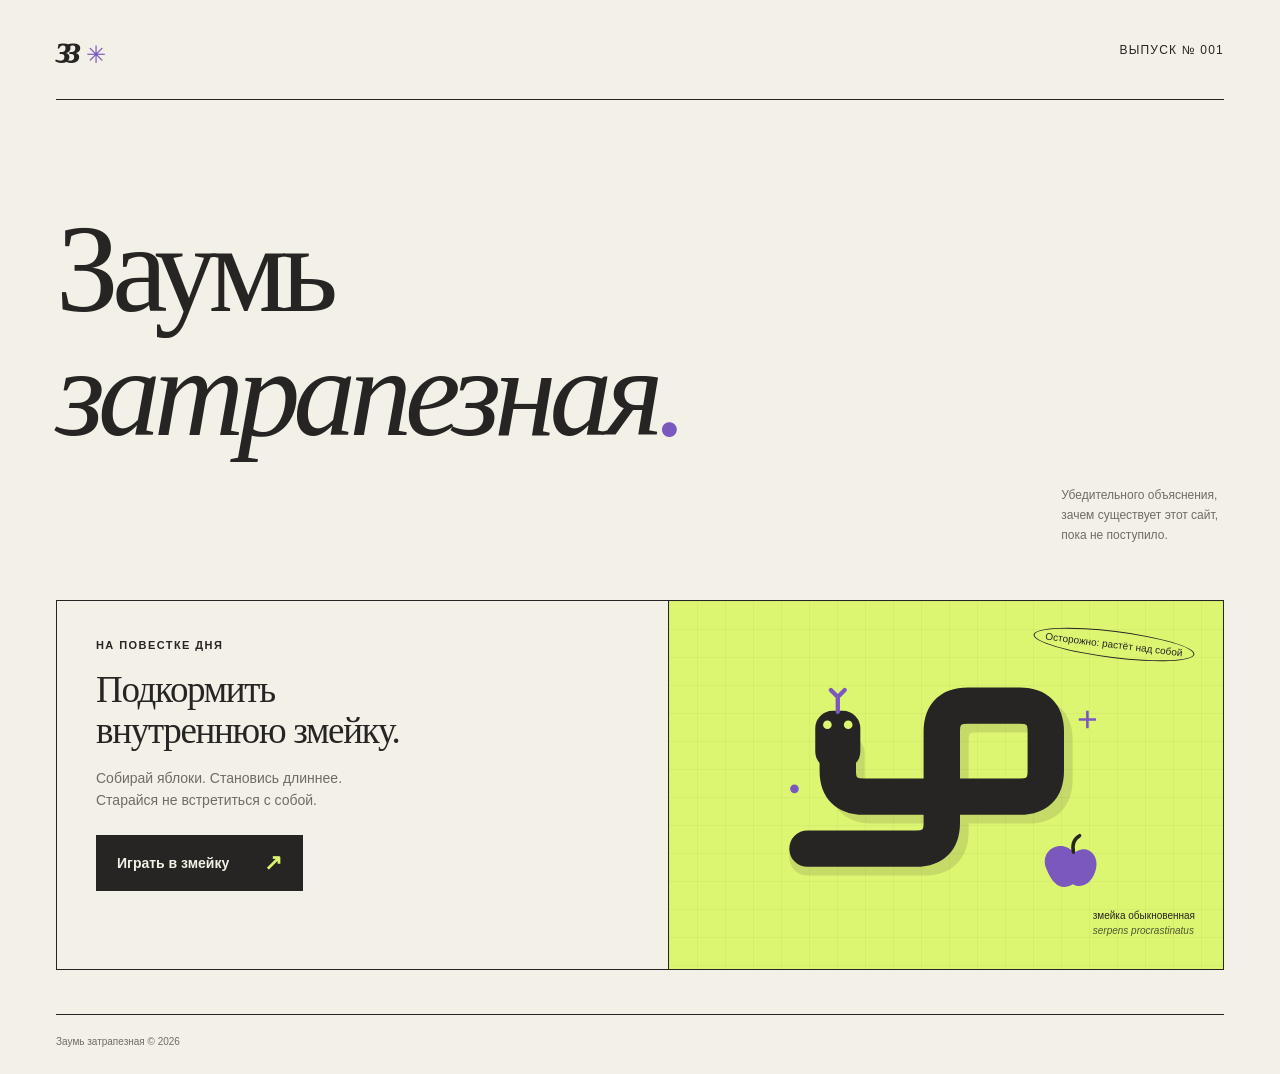
==== index.html @ 06e038b8 "Remove requested captions from the homepage" ====
<!doctype html>
<html lang="ru">
<head>
  <meta charset="utf-8">
  <meta name="viewport" content="width=device-width, initial-scale=1">
  <meta name="theme-color" content="#f3f0e7">
  <meta name="description" content="Заумь затрапезная. Место для прекрасной ерунды и одной очень голодной змейки.">
  <title>Заумь затрапезная</title>
  <link rel="icon" href="favicon.svg" type="image/svg+xml">
  <link rel="stylesheet" href="style.css">
  <script src="script.js" defer></script>
</head>
<body>
  <div class="page">
    <header class="masthead">
      <a class="wordmark" href="./" aria-label="Заумь затрапезная — главная">зз<span>✳</span></a>
      <span class="edition">Выпуск № 001</span>
    </header>

    <main>
      <section class="hero" aria-labelledby="site-title">
        <h1 id="site-title">Заумь<br><span class="title-second">затрапезная<span class="title-dot">.</span></span></h1>
        <div class="hero-bottom">
          <p class="aside-note">Убедительного объяснения,<br>зачем существует этот сайт,<br>пока не поступило.</p>
        </div>
      </section>

      <section class="game-card" aria-labelledby="game-card-title">
        <div class="game-copy">
          <span class="eyebrow">На повестке дня</span>
          <h2 id="game-card-title">Подкормить<br>внутреннюю змейку.</h2>
          <p>Собирай яблоки. Становись длиннее.<br>Старайся не встретиться с собой.</p>
          <button class="play-button" id="open-game" type="button" aria-haspopup="dialog">
            Играть в змейку <span aria-hidden="true">↗</span>
          </button>
        </div>
        <div class="snake-art" aria-hidden="true">
          <span class="art-caption">Осторожно: растёт над собой</span>
          <svg class="snake-illustration" viewBox="0 0 440 300" fill="none">
            <path class="snake-shadow" d="M60 230H195Q225 230 225 200V95Q225 65 255 65H315Q345 65 345 95V140Q345 170 315 170H135Q105 170 105 140V110"/>
            <path class="snake-body" d="M60 220H185Q215 220 215 190V85Q215 55 245 55H305Q335 55 335 85V130Q335 160 305 160H125Q95 160 95 130V100"/>
            <rect x="69" y="61" width="52" height="67" rx="20" fill="#272424"/>
            <circle cx="83" cy="77" r="5" fill="#ddf672"/><circle cx="107" cy="77" r="5" fill="#ddf672"/>
            <path d="M95 62V45M95 45L87 37M95 45L103 37" stroke="#7a58bd" stroke-width="5" stroke-linecap="round"/>
            <path d="M368 225C354 207 326 221 336 244C344 264 355 268 366 261C379 268 390 257 393 243C397 225 380 214 368 225Z" fill="#7a58bd"/>
            <path d="M367 224Q364 211 374 205" stroke="#272424" stroke-width="4" stroke-linecap="round"/>
            <path d="M383 61V81M373 71H393" stroke="#7a58bd" stroke-width="3"/>
            <circle cx="45" cy="151" r="5" fill="#7a58bd"/>
          </svg>
          <span class="art-label">змейка обыкновенная<br><i>serpens procrastinatus</i></span>
        </div>
      </section>
    </main>

    <footer class="footer">
      <span>Заумь затрапезная © <span id="year">2026</span></span>
    </footer>
  </div>

  <dialog id="game-dialog" aria-labelledby="game-title" aria-describedby="game-instructions">
    <div class="game-shell">
      <header class="game-header">
        <div><span class="eyebrow">Перерыв на важное</span><h2 id="game-title">Змейка затрапезная</h2></div>
        <button class="icon-button" id="close-game" type="button" aria-label="Закрыть игру">×</button>
      </header>
      <div class="scorebar">
        <div>Яблоки <output id="score" aria-live="polite">0</output></div>
        <div>Рекорд <output id="best-score">0</output></div>
        <span id="game-status" role="status">Приятного аппетита!</span>
      </div>
      <div class="board-wrap">
        <canvas id="board" width="576" height="576" tabindex="0" aria-label="Игровое поле змейки" aria-describedby="game-instructions">Для игры нужен браузер с поддержкой Canvas.</canvas>
        <div class="board-overlay" id="board-overlay" hidden>
          <span class="overlay-symbol" aria-hidden="true">✳</span>
          <h3 id="overlay-title">Пауза</h3>
          <p id="overlay-message">Яблоко никуда не убежит.</p>
          <button class="play-button" id="overlay-action" type="button">Продолжить <span aria-hidden="true">↗</span></button>
        </div>
      </div>
      <div class="game-actions">
        <button class="secondary-button" id="pause-game" type="button">Пауза</button>
        <button class="secondary-button" id="restart-game" type="button">Заново ↻</button>
      </div>
      <p id="game-instructions" class="instructions">Стрелки или WASD — движение · Пробел — пауза · Esc — закрыть.<br>На телефоне — свайпы по полю или кнопки ниже.</p>
      <div class="direction-pad" role="group" aria-label="Управление змейкой">
        <button type="button" data-direction="up" aria-label="Вверх">↑</button>
        <button type="button" data-direction="left" aria-label="Влево">←</button>
        <button type="button" data-direction="down" aria-label="Вниз">↓</button>
        <button type="button" data-direction="right" aria-label="Вправо">→</button>
      </div>
    </div>
  </dialog>
</body>
</html>
---- style.css ----
:root {
  color-scheme: light;
  --paper: #f3f0e7;
  --ink: #272424;
  --muted: #706c65;
  --line: #d3cfc4;
  --green: #ddf672;
  --purple: #7a58bd;
  font-family: "Segoe UI", Arial, sans-serif;
  color: var(--ink);
  background: var(--paper);
}

* { box-sizing: border-box; }
body { margin: 0; }
body:has(dialog[open]) { overflow: hidden; }
button, a { -webkit-tap-highlight-color: transparent; }
button { font: inherit; cursor: pointer; }
button:focus-visible, a:focus-visible, canvas:focus-visible { outline: 3px solid var(--purple); outline-offset: 5px; }
button:disabled { cursor: default; opacity: .45; }
::selection { background: var(--green); color: var(--ink); }
[hidden] { display: none !important; }
.page { max-width: 1320px; margin: 0 auto; padding: 0 56px; }
.masthead { display: flex; align-items: center; gap: 27px; min-height: 100px; border-bottom: 1px solid var(--ink); }
.wordmark { color: var(--ink); text-decoration: none; font: italic bold 39px Georgia, serif; letter-spacing: -5px; }
.wordmark span { color: var(--purple); font: 24px "Segoe UI", sans-serif; margin-left: 10px; }
.edition { font-size: 12px; }
.edition { margin-left: auto; text-transform: uppercase; letter-spacing: .1em; }
.hero { padding: 61px 0 43px; }
.eyebrow { display: block; font-size: 11px; line-height: 1.5; font-weight: 600; letter-spacing: .13em; text-transform: uppercase; }
h1 { margin: 27px 0 31px; font: normal clamp(66px, 9.8vw, 128px)/.99 Georgia, "Times New Roman", serif; letter-spacing: -.055em; }
.title-second { font-style: italic; }
.title-dot { color: var(--purple); }
.hero-bottom { display: flex; align-items: flex-end; justify-content: flex-end; gap: 20px; }
.aside-note { margin: 0 6px 0 0; color: var(--muted); font-size: 12px; line-height: 1.65; }
.game-card { display: grid; grid-template-columns: 1.1fr 1fr; border: 1px solid var(--ink); margin: 0 0 44px; min-height: 370px; }
.game-copy { padding: 36px 39px; }
.game-copy h2 { margin: 17px 0 15px; font: normal 37px/1.1 Georgia, serif; letter-spacing: -.035em; }
.game-copy p { margin: 0 0 24px; color: var(--muted); font-size: 14px; line-height: 1.6; }
.play-button { display: inline-flex; justify-content: space-between; align-items: center; gap: 35px; border: 1px solid var(--ink); background: var(--ink); color: var(--paper); padding: 16px 20px; font-size: 14px; font-weight: 600; transition: background .18s, transform .18s; }
.play-button span { color: var(--green); font-size: 22px; line-height: 1; }
.play-button:hover { background: #46403e; transform: translateY(-2px); }
.play-button:active { transform: translateY(0); }
.snake-art { display: flex; flex-direction: column; justify-content: center; position: relative; overflow: hidden; min-width: 0; padding: 28px; background-color: var(--green); background-image: linear-gradient(#2724240a 1px, transparent 1px), linear-gradient(90deg, #2724240a 1px, transparent 1px); background-size: 28px 28px; border-left: 1px solid var(--ink); }
.art-caption { align-self: flex-end; padding: 7px 11px; border: 1px solid var(--ink); border-radius: 100%; font-size: 10px; transform: rotate(7deg); }
.snake-illustration { width: 100%; max-height: 260px; overflow: visible; }
.snake-body, .snake-shadow { stroke: var(--ink); stroke-width: 42px; stroke-linecap: round; stroke-linejoin: round; }
.snake-shadow { opacity: .13; }
.art-label { align-self: flex-end; margin-top: -10px; font-size: 10px; line-height: 1.5; }
.art-label i { color: #4e5734; }
.footer { display: flex; justify-content: space-between; gap: 20px; padding: 21px 0 27px; border-top: 1px solid var(--ink); font-size: 10px; color: var(--muted); }

dialog { width: min(100% - 32px, 620px); max-height: calc(100dvh - 32px); margin: auto; padding: 0; border: 1px solid var(--ink); color: var(--ink); background: var(--paper); box-shadow: 12px 12px 0 #27242430; overscroll-behavior: contain; }
dialog::backdrop { background: #272424b8; backdrop-filter: blur(5px); }
.game-shell { padding: 24px; }
.game-header { display: flex; justify-content: space-between; align-items: center; gap: 12px; }
.game-header .eyebrow { color: var(--muted); font-size: 9px; }
.game-header h2 { margin: 5px 0 0; font: normal 28px/1.1 Georgia, serif; letter-spacing: -.04em; }
.icon-button { flex: 0 0 38px; width: 38px; height: 38px; border: 1px solid var(--line); background: transparent; font-size: 28px; line-height: 1; color: var(--ink); }
.icon-button:hover { background: var(--green); border-color: var(--ink); }
.scorebar { display: flex; flex-wrap: wrap; align-items: center; gap: 10px 24px; padding: 18px 0 13px; font-size: 11px; }
.scorebar output { margin-left: 5px; font-size: 20px; font-weight: 700; font-variant-numeric: tabular-nums; }
#game-status { margin-left: auto; font-size: 10px; color: var(--muted); }
.board-wrap { position: relative; width: min(100%, 49dvh); margin: 0 auto; border: 1px solid var(--ink); background: var(--green); }
canvas { display: block; width: 100%; height: auto; aspect-ratio: 1; touch-action: none; }
.board-overlay { position: absolute; inset: 0; display: flex; flex-direction: column; align-items: center; justify-content: center; text-align: center; padding: 15px; background: #f3f0e7ed; }
.overlay-symbol { color: var(--purple); font-size: 40px; }
.board-overlay h3 { margin: 6px 0 8px; font: normal 32px/1.1 Georgia, serif; }
.board-overlay p { margin: 0 0 19px; font-size: 13px; line-height: 1.5; }
.board-overlay .play-button { padding: 12px 17px; }
.game-actions { display: flex; gap: 10px; margin: 14px 0 12px; }
.secondary-button { border: 1px solid var(--ink); background: transparent; padding: 9px 15px; font-size: 12px; color: var(--ink); }
.secondary-button:hover:not(:disabled) { background: var(--green); }
.instructions { margin: 0; color: var(--muted); font-size: 10px; line-height: 1.7; }
.direction-pad { display: grid; grid-template-columns: repeat(3, 42px); grid-template-rows: repeat(2, 38px); gap: 4px; justify-content: center; margin-top: 12px; }
.direction-pad button { border: 1px solid var(--ink); background: var(--paper); color: var(--ink); font-size: 21px; touch-action: manipulation; }
.direction-pad button:hover, .direction-pad button:active { background: var(--green); }
.direction-pad [data-direction="up"] { grid-column: 2; }
.direction-pad [data-direction="left"] { grid-column: 1; grid-row: 2; }
.direction-pad [data-direction="down"] { grid-column: 2; grid-row: 2; }
.direction-pad [data-direction="right"] { grid-column: 3; grid-row: 2; }

@media (min-width: 800px) and (min-height: 900px) { .hero { padding-top: 80px; padding-bottom: 54px; } }
@media (max-width: 700px) {
  .page { padding: 0 23px; }
  .masthead { min-height: 78px; gap: 18px; }
  .edition { font-size: 9px; }
  .hero { padding: 42px 0 32px; }
  h1 { font-size: clamp(48px, 11vw, 78px); margin: 25px 0 28px; }
  .aside-note { font-size: 10px; }
  .game-card { grid-template-columns: 1fr; margin-bottom: 30px; }
  .game-copy { padding: 29px; }
  .game-copy h2 { font-size: 34px; }
  .snake-art { border-left: 0; border-top: 1px solid var(--ink); padding: 20px 28px; }
  .snake-illustration { max-height: 230px; }
  .footer { font-size: 9px; line-height: 1.7; }
}
@media (max-width: 390px) {
  .page { padding: 0 17px; }
  .edition { display: none; }
  .hero-bottom { align-items: flex-start; }
  .aside-note { max-width: 125px; }
  .game-copy { padding: 24px; }
  .game-header h2 { font-size: 24px; }
}
@media (max-height: 740px) {
  .game-shell { padding: 16px; }
  .scorebar { padding: 10px 0; }
  .board-wrap { width: min(100%, 44dvh); }
  .game-actions { margin: 10px 0; }
}
@media (prefers-reduced-motion: reduce) { *, *::before, *::after { transition: none !important; scroll-behavior: auto !important; } }
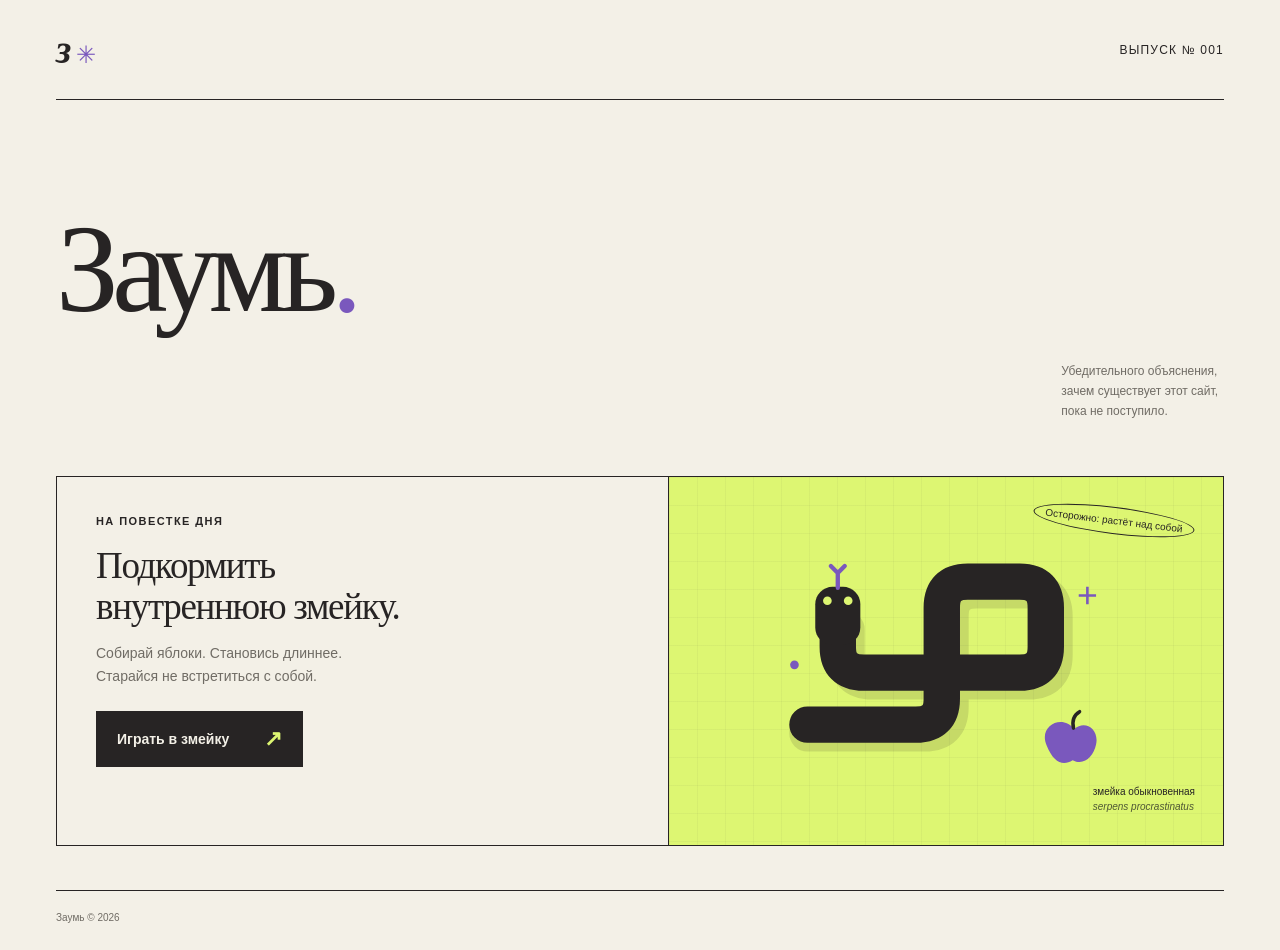
==== commit aecd2ee5: "Rename website to Zaum" ====
--- a/index.html
+++ b/index.html
@@ -4,8 +4,8 @@
   <meta charset="utf-8">
   <meta name="viewport" content="width=device-width, initial-scale=1">
   <meta name="theme-color" content="#f3f0e7">
-  <meta name="description" content="Заумь затрапезная. Место для прекрасной ерунды и одной очень голодной змейки.">
-  <title>Заумь затрапезная</title>
+  <meta name="description" content="Заумь. Место для прекрасной ерунды и одной очень голодной змейки.">
+  <title>Заумь</title>
   <link rel="icon" href="favicon.svg" type="image/svg+xml">
   <link rel="stylesheet" href="style.css">
   <script src="script.js" defer></script>
@@ -13,13 +13,13 @@
 <body>
   <div class="page">
     <header class="masthead">
-      <a class="wordmark" href="./" aria-label="Заумь затрапезная — главная">зз<span>✳</span></a>
+      <a class="wordmark" href="./" aria-label="Заумь — главная">з<span>✳</span></a>
       <span class="edition">Выпуск № 001</span>
     </header>
 
     <main>
       <section class="hero" aria-labelledby="site-title">
-        <h1 id="site-title">Заумь<br><span class="title-second">затрапезная<span class="title-dot">.</span></span></h1>
+        <h1 id="site-title">Заумь<span class="title-dot">.</span></h1>
         <div class="hero-bottom">
           <p class="aside-note">Убедительного объяснения,<br>зачем существует этот сайт,<br>пока не поступило.</p>
         </div>
@@ -53,14 +53,14 @@
     </main>
 
     <footer class="footer">
-      <span>Заумь затрапезная © <span id="year">2026</span></span>
+      <span>Заумь © <span id="year">2026</span></span>
     </footer>
   </div>
 
   <dialog id="game-dialog" aria-labelledby="game-title" aria-describedby="game-instructions">
     <div class="game-shell">
       <header class="game-header">
-        <div><span class="eyebrow">Перерыв на важное</span><h2 id="game-title">Змейка затрапезная</h2></div>
+        <div><span class="eyebrow">Перерыв на важное</span><h2 id="game-title">Змейка</h2></div>
         <button class="icon-button" id="close-game" type="button" aria-label="Закрыть игру">×</button>
       </header>
       <div class="scorebar">
--- a/style.css
+++ b/style.css
@@ -29,7 +29,6 @@
 .hero { padding: 61px 0 43px; }
 .eyebrow { display: block; font-size: 11px; line-height: 1.5; font-weight: 600; letter-spacing: .13em; text-transform: uppercase; }
 h1 { margin: 27px 0 31px; font: normal clamp(66px, 9.8vw, 128px)/.99 Georgia, "Times New Roman", serif; letter-spacing: -.055em; }
-.title-second { font-style: italic; }
 .title-dot { color: var(--purple); }
 .hero-bottom { display: flex; align-items: flex-end; justify-content: flex-end; gap: 20px; }
 .aside-note { margin: 0 6px 0 0; color: var(--muted); font-size: 12px; line-height: 1.65; }
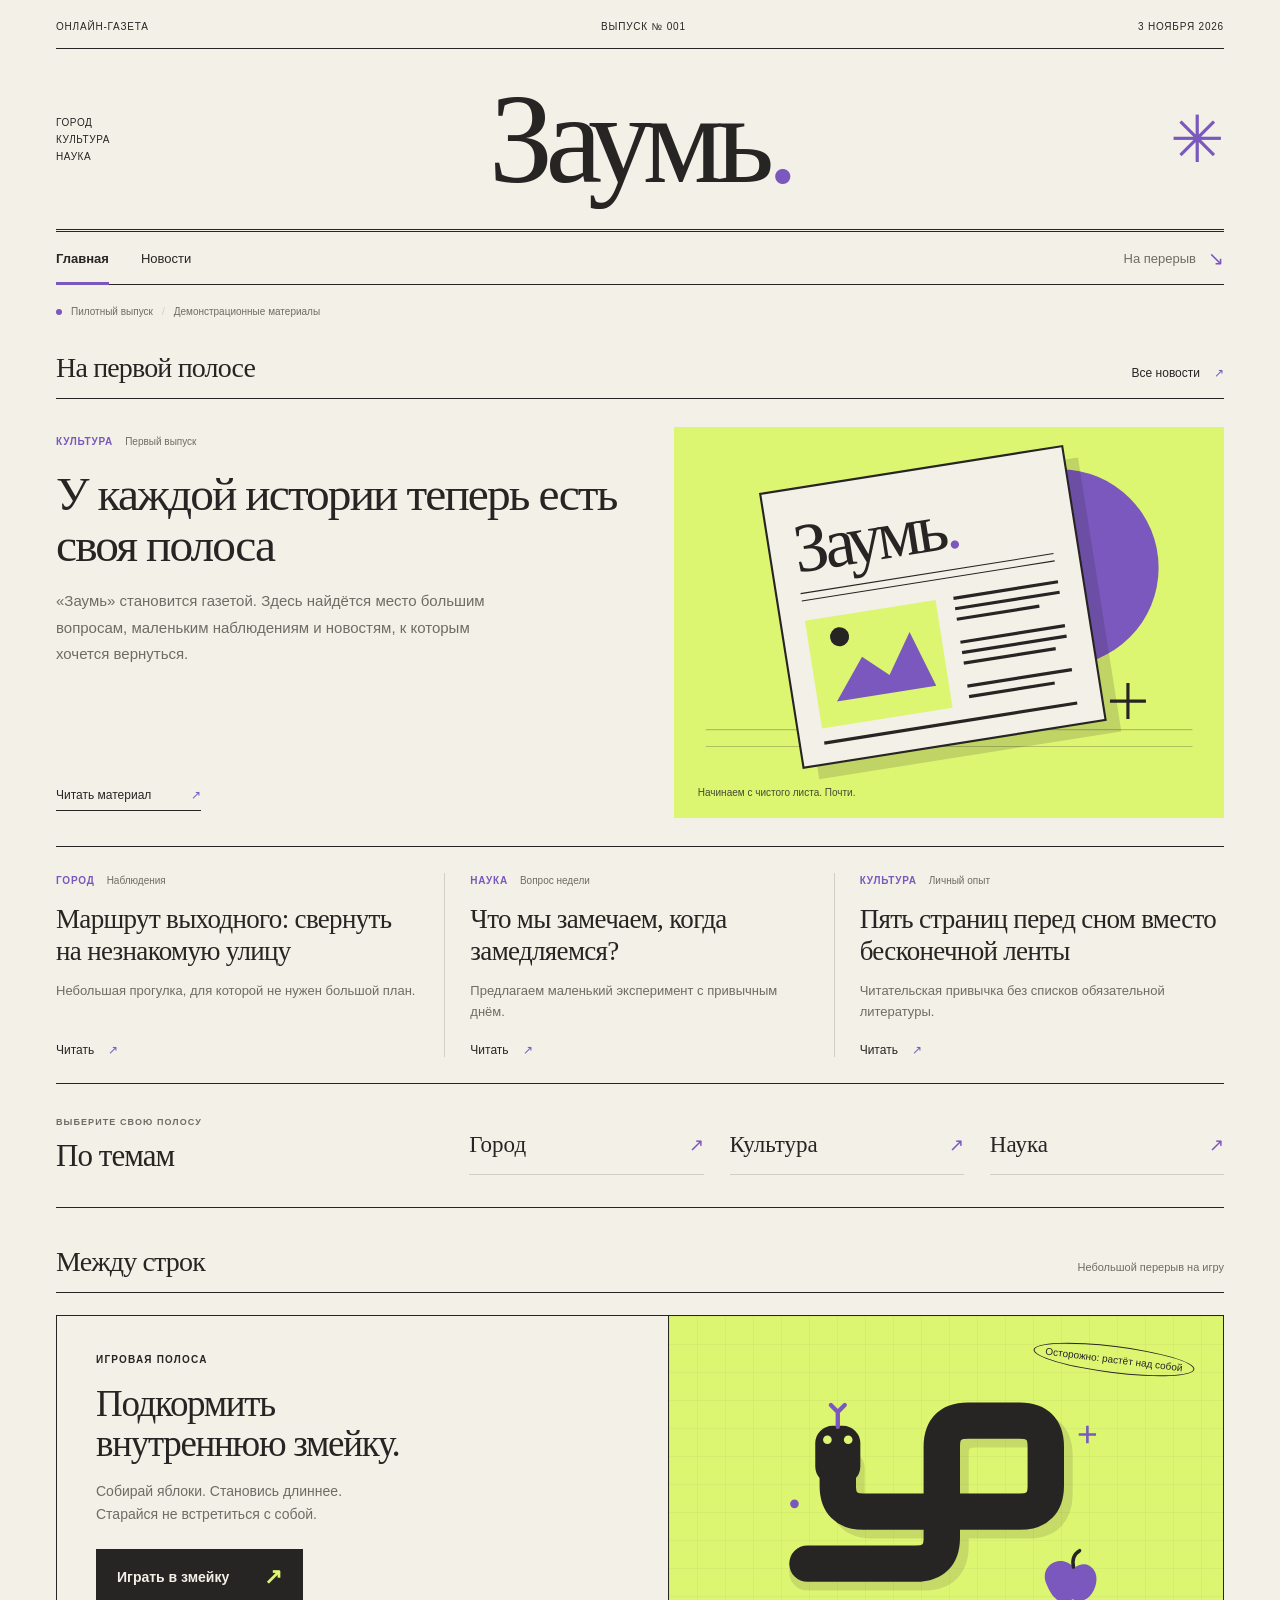
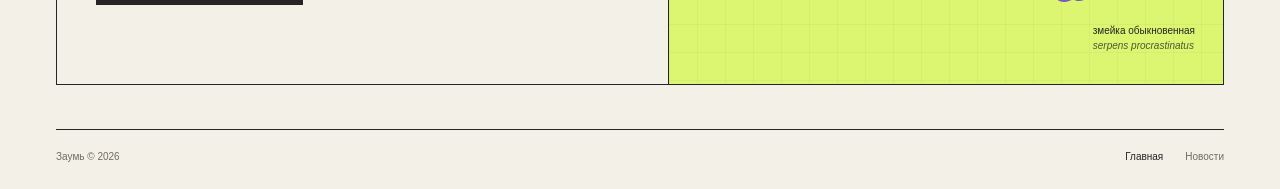
==== commit ba32da0c: "Turn Zaum into a two-page online newspaper" ====
--- a/index.html
+++ b/index.html
@@ -4,30 +4,78 @@
   <meta charset="utf-8">
   <meta name="viewport" content="width=device-width, initial-scale=1">
   <meta name="theme-color" content="#f3f0e7">
-  <meta name="description" content="Заумь. Место для прекрасной ерунды и одной очень голодной змейки.">
-  <title>Заумь</title>
+  <meta name="description" content="Заумь — онлайн-газета. Главные материалы, город, культура и наука. И змейка на перерыв.">
+  <title>Заумь — онлайн-газета</title>
   <link rel="icon" href="favicon.svg" type="image/svg+xml">
   <link rel="stylesheet" href="style.css">
+  <script src="site.js" defer></script>
   <script src="script.js" defer></script>
 </head>
 <body>
+  <a class="skip-link" href="#main">К содержанию</a>
   <div class="page">
-    <header class="masthead">
-      <a class="wordmark" href="./" aria-label="Заумь — главная">з<span>✳</span></a>
-      <span class="edition">Выпуск № 001</span>
+    <header class="newspaper-header">
+      <div class="edition-line"><span>Онлайн-газета</span><span>Выпуск № 001</span><time datetime="2026-11-03">3 ноября 2026</time></div>
+      <div class="nameplate-row">
+        <span class="header-side">Город<br>Культура<br>Наука</span>
+        <h1 class="nameplate"><a href="index.html" aria-label="Заумь — главная">Заумь<span>.</span></a></h1>
+        <span class="header-symbol" aria-hidden="true">✳</span>
+      </div>
+      <nav class="main-nav" aria-label="Основная навигация">
+        <div class="nav-pages"><a href="index.html" aria-current="page">Главная</a><a href="news.html">Новости</a></div>
+        <a class="nav-game" href="#game-card">На перерыв <span aria-hidden="true">↘</span></a>
+      </nav>
     </header>
 
-    <main>
-      <section class="hero" aria-labelledby="site-title">
-        <h1 id="site-title">Заумь<span class="title-dot">.</span></h1>
-        <div class="hero-bottom">
-          <p class="aside-note">Убедительного объяснения,<br>зачем существует этот сайт,<br>пока не поступило.</p>
+    <main id="main">
+      <div class="issue-note"><span class="issue-marker" aria-hidden="true"></span> Пилотный выпуск <span class="note-separator" aria-hidden="true">/</span> <span>Демонстрационные материалы</span></div>
+
+      <section class="front-page" aria-labelledby="front-title">
+        <div class="section-heading"><h2 id="front-title">На первой полосе</h2><a class="text-link" href="news.html">Все новости <span aria-hidden="true">↗</span></a></div>
+        <article class="lead-story">
+          <div class="lead-copy">
+            <div class="article-meta"><a href="news.html?topic=culture">Культура</a><span>Первый выпуск</span></div>
+            <h3><a href="news.html#first-issue">У каждой истории теперь есть своя полоса</a></h3>
+            <p>«Заумь» становится газетой. Здесь найдётся место большим вопросам, маленьким наблюдениям и новостям, к которым хочется вернуться.</p>
+            <a class="read-link" href="news.html#first-issue">Читать материал <span aria-hidden="true">↗</span></a>
+          </div>
+          <figure class="lead-art">
+            <svg viewBox="0 0 520 340" role="img" aria-labelledby="cover-title">
+              <title id="cover-title">Газетный лист «Заумь» на фоне фиолетового солнца</title>
+              <circle cx="365" cy="133" r="93" fill="#7a58bd"/>
+              <path d="M30 286H490M30 302H490" stroke="#272424" stroke-width="1" opacity=".25"/>
+              <g transform="translate(100 39) rotate(-9 145 130)">
+                <path d="M13 13H302V275H13Z" fill="#272424" opacity=".16"/>
+                <path d="M0 0H289V262H0Z" fill="#f3f0e7" stroke="#272424" stroke-width="2"/>
+                <text x="23" y="79" fill="#272424" font-family="Georgia,serif" font-size="66" letter-spacing="-4">Заумь<tspan fill="#7a58bd">.</tspan></text>
+                <path d="M23 99H265M23 106H265" stroke="#272424"/>
+                <path d="M23 125H148V228H23Z" fill="#ddf672"/>
+                <path d="M41 205L71 167L94 188L119 151L136 205Z" fill="#7a58bd"/>
+                <circle cx="53" cy="145" r="9" fill="#272424"/>
+                <path d="M165 126H265M165 136H265M165 146H244M165 168H265M165 178H265M165 188H253M165 210H265M165 220H247M23 242H265" stroke="#272424" stroke-width="3"/>
+              </g>
+              <path d="M429 242V276M412 259H446" stroke="#272424" stroke-width="3"/>
+            </svg>
+            <figcaption>Начинаем с чистого листа. Почти.</figcaption>
+          </figure>
+        </article>
+
+        <div class="headlines-grid">
+          <article class="headline-item"><div class="article-meta"><a href="news.html?topic=city">Город</a><span>Наблюдения</span></div><h3><a href="news.html#new-route">Маршрут выходного: свернуть на незнакомую улицу</a></h3><p>Небольшая прогулка, для которой не нужен большой план.</p><a class="text-link" href="news.html#new-route">Читать <span aria-hidden="true">↗</span></a></article>
+          <article class="headline-item"><div class="article-meta"><a href="news.html?topic=science">Наука</a><span>Вопрос недели</span></div><h3><a href="news.html#slow-noticing">Что мы замечаем, когда замедляемся?</a></h3><p>Предлагаем маленький эксперимент с привычным днём.</p><a class="text-link" href="news.html#slow-noticing">Читать <span aria-hidden="true">↗</span></a></article>
+          <article class="headline-item"><div class="article-meta"><a href="news.html?topic=culture">Культура</a><span>Личный опыт</span></div><h3><a href="news.html#five-pages">Пять страниц перед сном вместо бесконечной ленты</a></h3><p>Читательская привычка без списков обязательной литературы.</p><a class="text-link" href="news.html#five-pages">Читать <span aria-hidden="true">↗</span></a></article>
         </div>
       </section>
 
-      <section class="game-card" aria-labelledby="game-card-title">
+      <section class="rubrics" aria-labelledby="rubrics-title">
+        <div><span class="eyebrow">Выберите свою полосу</span><h2 id="rubrics-title">По темам</h2></div>
+        <div class="rubric-links"><a href="news.html?topic=city">Город <span aria-hidden="true">↗</span></a><a href="news.html?topic=culture">Культура <span aria-hidden="true">↗</span></a><a href="news.html?topic=science">Наука <span aria-hidden="true">↗</span></a></div>
+      </section>
+
+      <div class="section-heading game-section-heading"><h2>Между строк</h2><span class="section-note">Небольшой перерыв на игру</span></div>
+      <section class="game-card" id="game-card" aria-labelledby="game-card-title">
         <div class="game-copy">
-          <span class="eyebrow">На повестке дня</span>
+          <span class="eyebrow">Игровая полоса</span>
           <h2 id="game-card-title">Подкормить<br>внутреннюю змейку.</h2>
           <p>Собирай яблоки. Становись длиннее.<br>Старайся не встретиться с собой.</p>
           <button class="play-button" id="open-game" type="button" aria-haspopup="dialog">
@@ -53,7 +101,8 @@
     </main>
 
     <footer class="footer">
-      <span>Заумь © <span id="year">2026</span></span>
+      <span>Заумь © <span data-year>2026</span></span>
+      <nav aria-label="Навигация в подвале"><a href="index.html" aria-current="page">Главная</a><a href="news.html">Новости</a></nav>
     </footer>
   </div>
 
--- a/style.css
+++ b/style.css
@@ -21,17 +21,60 @@
 ::selection { background: var(--green); color: var(--ink); }
 [hidden] { display: none !important; }
 .page { max-width: 1320px; margin: 0 auto; padding: 0 56px; }
-.masthead { display: flex; align-items: center; gap: 27px; min-height: 100px; border-bottom: 1px solid var(--ink); }
-.wordmark { color: var(--ink); text-decoration: none; font: italic bold 39px Georgia, serif; letter-spacing: -5px; }
-.wordmark span { color: var(--purple); font: 24px "Segoe UI", sans-serif; margin-left: 10px; }
-.edition { font-size: 12px; }
-.edition { margin-left: auto; text-transform: uppercase; letter-spacing: .1em; }
-.hero { padding: 61px 0 43px; }
-.eyebrow { display: block; font-size: 11px; line-height: 1.5; font-weight: 600; letter-spacing: .13em; text-transform: uppercase; }
-h1 { margin: 27px 0 31px; font: normal clamp(66px, 9.8vw, 128px)/.99 Georgia, "Times New Roman", serif; letter-spacing: -.055em; }
-.title-dot { color: var(--purple); }
-.hero-bottom { display: flex; align-items: flex-end; justify-content: flex-end; gap: 20px; }
-.aside-note { margin: 0 6px 0 0; color: var(--muted); font-size: 12px; line-height: 1.65; }
+a { color: inherit; text-underline-offset: 4px; }
+a:hover { color: var(--purple); }
+.skip-link { position: fixed; z-index: 10; top: 10px; left: 10px; padding: 12px 20px; background: var(--ink); color: var(--paper); transform: translateY(-180%); }
+.skip-link:focus { transform: translateY(0); }
+.edition-line { display: flex; justify-content: space-between; gap: 12px; padding: 21px 0 16px; border-bottom: 1px solid var(--ink); font-size: 10px; letter-spacing: .08em; text-transform: uppercase; }
+.nameplate-row { display: grid; grid-template-columns: 1fr auto 1fr; align-items: center; gap: 20px; min-height: 180px; }
+.nameplate { margin: 0; color: var(--ink); font: normal clamp(78px, 10vw, 132px)/1 Georgia, "Times New Roman", serif; letter-spacing: -.06em; text-decoration: none; }
+.nameplate a { text-decoration: none; }
+.nameplate span, .title-dot { color: var(--purple); }
+.header-side { font-size: 10px; line-height: 1.7; letter-spacing: .06em; text-transform: uppercase; }
+.header-symbol { justify-self: end; color: var(--purple); font-size: 65px; line-height: 1; }
+.main-nav { display: flex; justify-content: space-between; align-items: center; gap: 15px; min-height: 56px; border-top: 3px double var(--ink); border-bottom: 1px solid var(--ink); }
+.nav-pages { display: flex; align-self: stretch; gap: 32px; }
+.main-nav a { display: inline-flex; align-items: center; gap: 12px; text-decoration: none; font-size: 13px; }
+.nav-pages a { position: relative; }
+.nav-pages a[aria-current="page"] { font-weight: 700; }
+.nav-pages a[aria-current="page"]::after { content: ""; position: absolute; height: 3px; bottom: -1px; left: 0; right: 0; background: var(--purple); }
+.nav-game { color: var(--muted); }
+.nav-game span { color: var(--purple); font-size: 19px; }
+.issue-note { display: flex; align-items: center; flex-wrap: wrap; gap: 9px; margin: 21px 0 35px; font-size: 10px; color: var(--muted); }
+.issue-marker { width: 6px; height: 6px; background: var(--purple); border-radius: 50%; }
+.note-separator { color: var(--line); }
+.eyebrow { display: block; font-size: 10px; line-height: 1.5; font-weight: 600; letter-spacing: .12em; text-transform: uppercase; }
+.section-heading { display: flex; justify-content: space-between; align-items: baseline; gap: 16px; padding-bottom: 14px; border-bottom: 1px solid var(--ink); }
+.section-heading h2 { margin: 0; font: normal 28px/1.15 Georgia, serif; letter-spacing: -.03em; }
+.text-link { display: inline-flex; align-items: baseline; gap: 14px; font-size: 12px; text-decoration: none; }
+.text-link span, .read-link span { color: var(--purple); }
+.lead-story { display: grid; grid-template-columns: 1.05fr 1fr; gap: 40px; padding: 28px 0; border-bottom: 1px solid var(--ink); }
+.lead-copy { display: flex; flex-direction: column; align-items: flex-start; padding: 7px 0; }
+.article-meta { display: flex; flex-wrap: wrap; align-items: baseline; gap: 12px; font-size: 10px; line-height: 1.5; color: var(--muted); }
+.article-meta a, .topic-label { color: var(--purple); text-decoration: none; font-weight: 600; text-transform: uppercase; letter-spacing: .08em; }
+.article-meta a:hover { text-decoration: underline; }
+.lead-copy h3 { margin: 20px 0 17px; font: normal clamp(35px, 3.7vw, 49px)/1.08 Georgia, serif; letter-spacing: -.04em; }
+.lead-copy h3 a, .headline-item h3 a { text-decoration: none; }
+.lead-copy p { margin: 0 0 26px; max-width: 430px; font-size: 15px; line-height: 1.75; color: var(--muted); }
+.read-link { display: inline-flex; align-items: center; justify-content: space-between; gap: 40px; margin-top: auto; padding: 12px 0 8px; border-bottom: 1px solid var(--ink); font-size: 12px; text-decoration: none; }
+.lead-art { margin: 0; display: flex; flex-direction: column; justify-content: center; min-width: 0; background: var(--green); }
+.lead-art svg { display: block; width: 100%; height: auto; }
+.lead-art figcaption { padding: 0 24px 20px; font-size: 10px; color: #454c32; }
+.headlines-grid { display: grid; grid-template-columns: repeat(3, 1fr); padding: 26px 0; border-bottom: 1px solid var(--ink); }
+.headline-item { display: flex; flex-direction: column; align-items: flex-start; min-width: 0; padding: 0 25px; border-right: 1px solid var(--line); }
+.headline-item:first-child { padding-left: 0; }
+.headline-item:last-child { padding-right: 0; border: 0; }
+.headline-item h3 { margin: 15px 0 12px; font: normal 27px/1.2 Georgia, serif; letter-spacing: -.025em; }
+.headline-item p { margin: 0 0 20px; font-size: 13px; line-height: 1.65; color: var(--muted); }
+.headline-item .text-link { margin-top: auto; }
+.rubrics { display: grid; grid-template-columns: 1fr 2fr; align-items: center; gap: 36px; padding: 32px 0; border-bottom: 1px solid var(--ink); }
+.rubrics h2 { margin: 8px 0 0; font: normal 31px/1.2 Georgia, serif; letter-spacing: -.03em; }
+.rubrics .eyebrow { color: var(--muted); font-size: 9px; }
+.rubric-links { display: flex; gap: 26px; }
+.rubric-links a { flex: 1; display: flex; justify-content: space-between; align-items: center; gap: 12px; padding: 16px 0; border-bottom: 1px solid var(--line); text-decoration: none; font: normal 23px Georgia, serif; }
+.rubric-links span { font: 18px "Segoe UI", sans-serif; color: var(--purple); }
+.game-section-heading { margin: 38px 0 22px; }
+.section-note { color: var(--muted); font-size: 11px; }
 .game-card { display: grid; grid-template-columns: 1.1fr 1fr; border: 1px solid var(--ink); margin: 0 0 44px; min-height: 370px; }
 .game-copy { padding: 36px 39px; }
 .game-copy h2 { margin: 17px 0 15px; font: normal 37px/1.1 Georgia, serif; letter-spacing: -.035em; }
@@ -48,6 +91,45 @@
 .art-label { align-self: flex-end; margin-top: -10px; font-size: 10px; line-height: 1.5; }
 .art-label i { color: #4e5734; }
 .footer { display: flex; justify-content: space-between; gap: 20px; padding: 21px 0 27px; border-top: 1px solid var(--ink); font-size: 10px; color: var(--muted); }
+.footer nav { display: flex; gap: 22px; }
+.footer a { text-decoration: none; }
+.footer a[aria-current] { color: var(--ink); }
+
+.news-heading { padding: 4px 0 28px; }
+.news-heading .eyebrow { color: var(--muted); }
+.news-heading h1 { margin: 15px 0 18px; font: normal clamp(52px, 6vw, 76px)/1 Georgia, serif; letter-spacing: -.05em; }
+.news-heading p { margin: 0; color: var(--muted); font-size: 14px; line-height: 1.6; }
+.news-filters { display: flex; gap: 9px; flex-wrap: wrap; margin-bottom: 33px; }
+.news-filters button { display: flex; align-items: center; gap: 18px; padding: 10px 16px; border: 1px solid var(--line); background: transparent; color: var(--ink); font-size: 12px; }
+.news-filters button span { font-size: 10px; opacity: .7; }
+.news-filters button:hover { border-color: var(--ink); }
+.news-filters button[aria-pressed="true"] { background: var(--ink); border-color: var(--ink); color: var(--paper); }
+.news-filters button[aria-pressed="true"] span { color: var(--green); opacity: 1; }
+.news-layout { display: grid; grid-template-columns: minmax(0, 2.4fr) minmax(0, 1fr); align-items: start; gap: 48px; margin-bottom: 45px; }
+.feed-heading { display: flex; align-items: baseline; justify-content: space-between; gap: 12px; border-top: 1px solid var(--ink); border-bottom: 1px solid var(--line); padding: 18px 0; }
+.feed-heading h2 { margin: 0; font: normal 24px Georgia, serif; letter-spacing: -.025em; }
+#news-count { color: var(--muted); font-size: 10px; }
+.news-article { border-bottom: 1px solid var(--line); scroll-margin-top: 20px; }
+.news-article summary { list-style: none; cursor: pointer; padding: 25px 0; }
+.news-article summary::-webkit-details-marker { display: none; }
+.news-article summary:focus-visible { outline: 3px solid var(--purple); outline-offset: 4px; }
+.news-article summary h3 { margin: 13px 0 12px; max-width: 650px; font: normal 31px/1.18 Georgia, serif; letter-spacing: -.025em; }
+.news-article summary:hover h3 { color: var(--purple); }
+.article-summary { display: block; max-width: 610px; color: var(--muted); font-size: 13px; line-height: 1.7; }
+.article-toggle { display: flex; align-items: baseline; gap: 18px; margin-top: 16px; color: var(--purple); font-size: 11px; }
+.article-toggle span { font-size: 17px; }
+.news-article[open] .article-toggle span { transform: rotate(90deg); }
+.news-article[open] .article-toggle { color: var(--muted); }
+.article-body { max-width: 650px; padding: 0 0 26px; font: normal 18px/1.8 Georgia, serif; }
+.article-body p { margin: 0 0 16px; }
+.article-byline { display: block; margin-top: 24px; color: var(--muted); font: 10px/1.7 "Segoe UI", Arial, sans-serif; }
+.editorial-note { padding: 25px; border: 1px solid var(--ink); background: #e9e4f0; }
+.editorial-note .eyebrow { font-size: 9px; }
+.editorial-asterisk { display: block; margin: 26px 0 20px; color: var(--purple); font-size: 64px; line-height: 1; }
+.editorial-note h2 { margin: 0 0 17px; font: normal 30px/1.15 Georgia, serif; letter-spacing: -.035em; }
+.editorial-note p { margin: 0 0 23px; color: #62576e; font-size: 12px; line-height: 1.8; }
+.aside-break { margin-top: 30px; padding-top: 19px; border-top: 1px solid #c2b6cf; }
+.aside-break a { display: block; margin-top: 10px; font-size: 12px; line-height: 1.8; text-decoration: none; }
 
 dialog { width: min(100% - 32px, 620px); max-height: calc(100dvh - 32px); margin: auto; padding: 0; border: 1px solid var(--ink); color: var(--ink); background: var(--paper); box-shadow: 12px 12px 0 #27242430; overscroll-behavior: contain; }
 dialog::backdrop { background: #272424b8; backdrop-filter: blur(5px); }
@@ -79,26 +161,74 @@
 .direction-pad [data-direction="down"] { grid-column: 2; grid-row: 2; }
 .direction-pad [data-direction="right"] { grid-column: 3; grid-row: 2; }
 
-@media (min-width: 800px) and (min-height: 900px) { .hero { padding-top: 80px; padding-bottom: 54px; } }
+@media (max-width: 1000px) {
+  .page { padding: 0 32px; }
+  .lead-story { gap: 27px; }
+  .headline-item { padding: 0 18px; }
+  .headline-item h3 { font-size: 23px; }
+  .news-layout { gap: 26px; grid-template-columns: minmax(0, 2fr) minmax(0, 1fr); }
+  .editorial-note { padding: 20px; }
+  .editorial-note h2 { font-size: 26px; }
+  .rubrics { gap: 24px; }
+  .rubric-links { gap: 18px; }
+}
 @media (max-width: 700px) {
   .page { padding: 0 23px; }
-  .masthead { min-height: 78px; gap: 18px; }
-  .edition { font-size: 9px; }
-  .hero { padding: 42px 0 32px; }
-  h1 { font-size: clamp(48px, 11vw, 78px); margin: 25px 0 28px; }
-  .aside-note { font-size: 10px; }
+  .edition-line { font-size: 8px; letter-spacing: .025em; padding: 16px 0 13px; }
+  .nameplate-row { min-height: 137px; gap: 12px; }
+  .nameplate { font-size: clamp(68px, 16vw, 96px); }
+  .header-side { font-size: 8px; }
+  .header-symbol { font-size: 37px; }
+  .main-nav { min-height: 51px; }
+  .main-nav a { font-size: 12px; }
+  .nav-pages { gap: 24px; }
+  .issue-note { font-size: 9px; margin: 18px 0 28px; gap: 7px; }
+  .section-heading h2 { font-size: 25px; }
+  .lead-story { grid-template-columns: 1fr; gap: 24px; padding: 22px 0; }
+  .lead-copy h3 { font-size: 38px; max-width: 550px; margin-top: 16px; }
+  .lead-copy p { font-size: 14px; margin-bottom: 18px; }
+  .lead-art svg { max-height: 310px; }
+  .lead-art figcaption { padding-bottom: 16px; }
+  .headlines-grid { grid-template-columns: 1fr; padding: 0; }
+  .headline-item, .headline-item:first-child, .headline-item:last-child { padding: 24px 0; border-right: 0; border-bottom: 1px solid var(--line); }
+  .headline-item:last-child { border-bottom: 0; }
+  .headline-item h3 { max-width: 530px; font-size: 28px; }
+  .headline-item p { margin-bottom: 15px; }
+  .rubrics { grid-template-columns: 1fr; gap: 12px; padding: 26px 0; }
+  .rubrics h2 { font-size: 29px; }
+  .rubric-links { gap: 16px; }
+  .rubric-links a { font-size: 20px; gap: 8px; }
+  .game-section-heading { margin-top: 30px; }
+  .section-note { font-size: 9px; }
   .game-card { grid-template-columns: 1fr; margin-bottom: 30px; }
   .game-copy { padding: 29px; }
   .game-copy h2 { font-size: 34px; }
   .snake-art { border-left: 0; border-top: 1px solid var(--ink); padding: 20px 28px; }
   .snake-illustration { max-height: 230px; }
   .footer { font-size: 9px; line-height: 1.7; }
+  .news-heading { padding-bottom: 24px; }
+  .news-heading h1 { font-size: 57px; }
+  .news-heading p { font-size: 13px; }
+  .news-filters { gap: 8px; margin-bottom: 27px; }
+  .news-filters button { padding: 9px 13px; gap: 12px; }
+  .news-layout { grid-template-columns: 1fr; gap: 30px; }
+  .news-article summary h3 { font-size: 28px; }
+  .article-body { font-size: 17px; }
+  .editorial-note { padding: 25px; }
+  .editorial-note h2 { max-width: 330px; font-size: 30px; }
+  .editorial-asterisk { margin: 22px 0 17px; }
 }
 @media (max-width: 390px) {
   .page { padding: 0 17px; }
-  .edition { display: none; }
-  .hero-bottom { align-items: flex-start; }
-  .aside-note { max-width: 125px; }
+  .header-side { font-size: 7px; }
+  .header-symbol { font-size: 29px; }
+  .nav-pages { gap: 20px; }
+  .main-nav a { font-size: 11px; }
+  .text-link { font-size: 11px; gap: 8px; }
+  .issue-note { column-gap: 6px; }
+  .lead-copy h3 { font-size: 34px; }
+  .rubric-links { gap: 12px; }
+  .rubric-links a { font-size: 18px; }
   .game-copy { padding: 24px; }
   .game-header h2 { font-size: 24px; }
 }
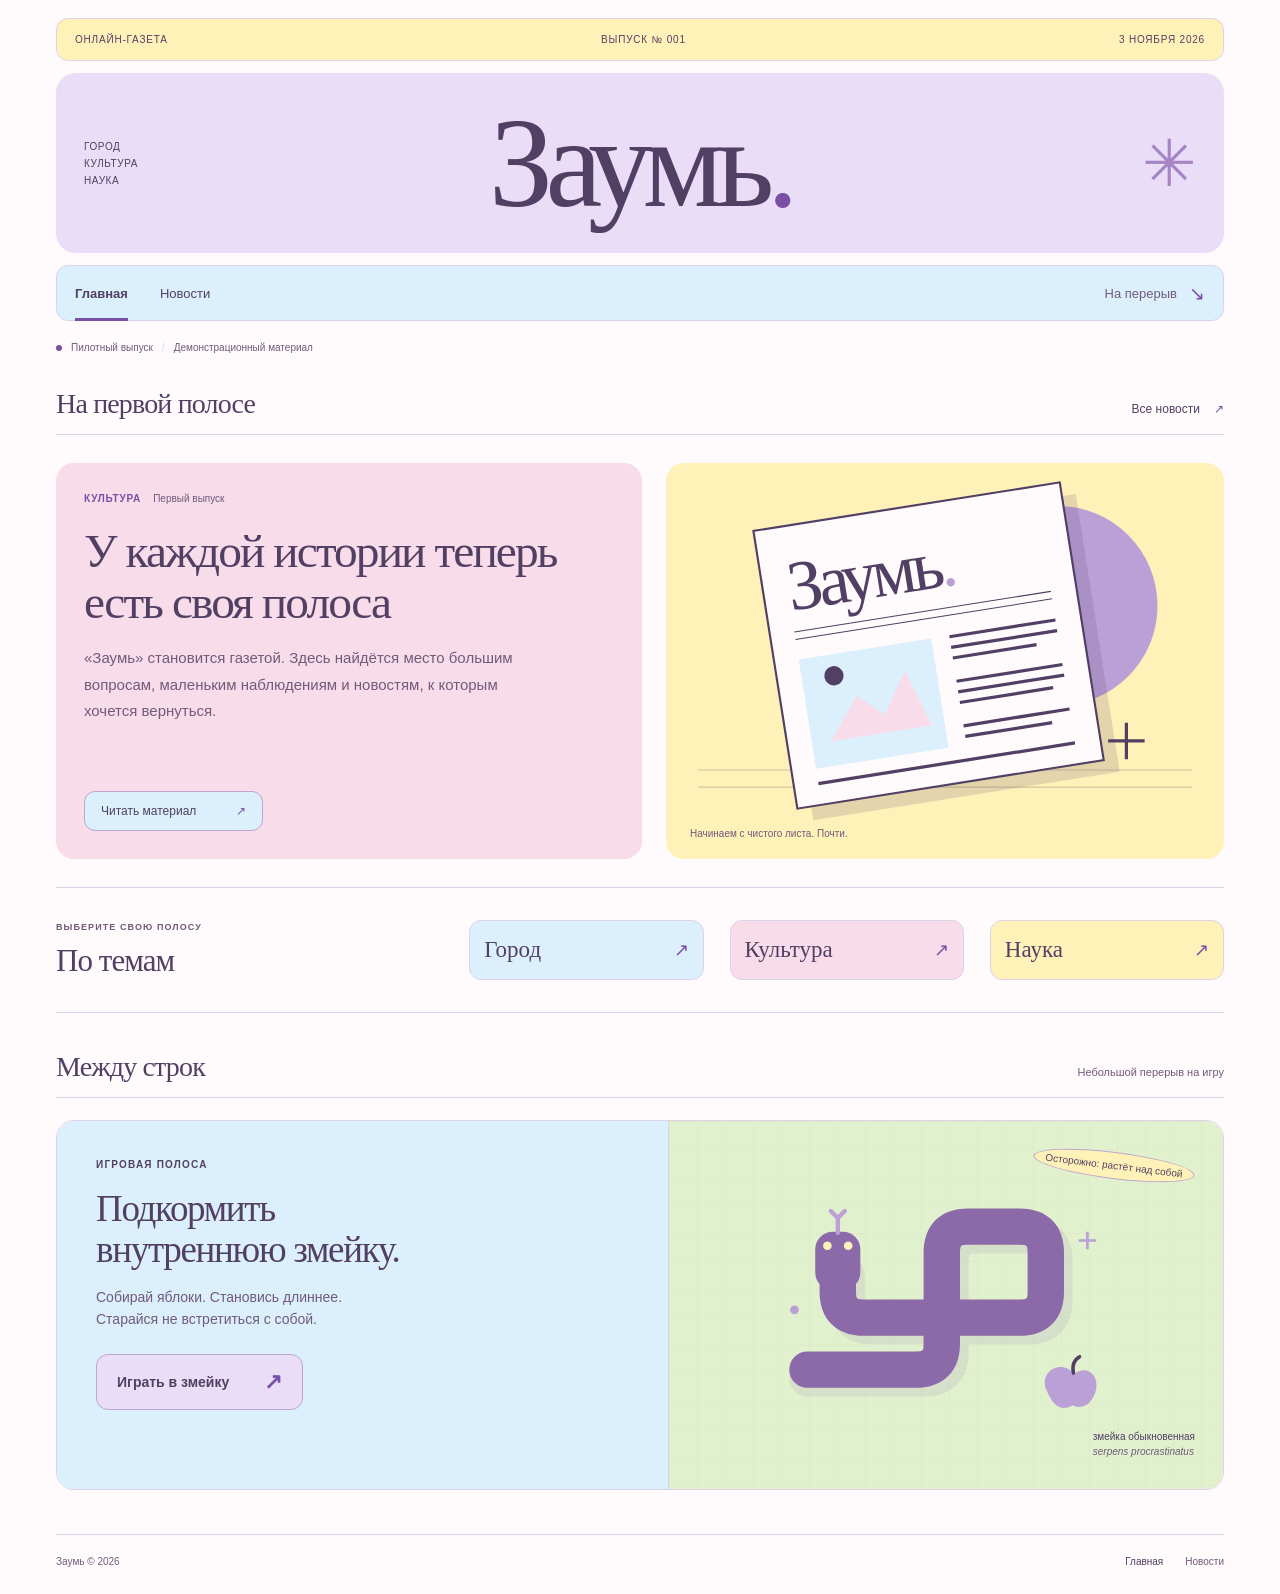
==== commit e5c00a76: "Use a pastel palette and keep only the first issue article" ====
--- a/index.html
+++ b/index.html
@@ -3,7 +3,7 @@
 <head>
   <meta charset="utf-8">
   <meta name="viewport" content="width=device-width, initial-scale=1">
-  <meta name="theme-color" content="#f3f0e7">
+  <meta name="theme-color" content="#fffafc">
   <meta name="description" content="Заумь — онлайн-газета. Главные материалы, город, культура и наука. И змейка на перерыв.">
   <title>Заумь — онлайн-газета</title>
   <link rel="icon" href="favicon.svg" type="image/svg+xml">
@@ -28,7 +28,7 @@
     </header>
 
     <main id="main">
-      <div class="issue-note"><span class="issue-marker" aria-hidden="true"></span> Пилотный выпуск <span class="note-separator" aria-hidden="true">/</span> <span>Демонстрационные материалы</span></div>
+      <div class="issue-note"><span class="issue-marker" aria-hidden="true"></span> Пилотный выпуск <span class="note-separator" aria-hidden="true">/</span> <span>Демонстрационный материал</span></div>
 
       <section class="front-page" aria-labelledby="front-title">
         <div class="section-heading"><h2 id="front-title">На первой полосе</h2><a class="text-link" href="news.html">Все новости <span aria-hidden="true">↗</span></a></div>
@@ -42,29 +42,24 @@
           <figure class="lead-art">
             <svg viewBox="0 0 520 340" role="img" aria-labelledby="cover-title">
               <title id="cover-title">Газетный лист «Заумь» на фоне фиолетового солнца</title>
-              <circle cx="365" cy="133" r="93" fill="#7a58bd"/>
-              <path d="M30 286H490M30 302H490" stroke="#272424" stroke-width="1" opacity=".25"/>
+              <circle cx="365" cy="133" r="93" fill="#bba0d8"/>
+              <path d="M30 286H490M30 302H490" stroke="#514064" stroke-width="1" opacity=".25"/>
               <g transform="translate(100 39) rotate(-9 145 130)">
-                <path d="M13 13H302V275H13Z" fill="#272424" opacity=".16"/>
-                <path d="M0 0H289V262H0Z" fill="#f3f0e7" stroke="#272424" stroke-width="2"/>
-                <text x="23" y="79" fill="#272424" font-family="Georgia,serif" font-size="66" letter-spacing="-4">Заумь<tspan fill="#7a58bd">.</tspan></text>
-                <path d="M23 99H265M23 106H265" stroke="#272424"/>
-                <path d="M23 125H148V228H23Z" fill="#ddf672"/>
-                <path d="M41 205L71 167L94 188L119 151L136 205Z" fill="#7a58bd"/>
-                <circle cx="53" cy="145" r="9" fill="#272424"/>
-                <path d="M165 126H265M165 136H265M165 146H244M165 168H265M165 178H265M165 188H253M165 210H265M165 220H247M23 242H265" stroke="#272424" stroke-width="3"/>
+                <path d="M13 13H302V275H13Z" fill="#514064" opacity=".16"/>
+                <path d="M0 0H289V262H0Z" fill="#fffafc" stroke="#514064" stroke-width="2"/>
+                <text x="23" y="79" fill="#514064" font-family="Georgia,serif" font-size="66" letter-spacing="-4">Заумь<tspan fill="#bba0d8">.</tspan></text>
+                <path d="M23 99H265M23 106H265" stroke="#514064"/>
+                <path d="M23 125H148V228H23Z" fill="var(--blue)"/>
+                <path d="M41 205L71 167L94 188L119 151L136 205Z" fill="var(--pink)"/>
+                <circle cx="53" cy="145" r="9" fill="#514064"/>
+                <path d="M165 126H265M165 136H265M165 146H244M165 168H265M165 178H265M165 188H253M165 210H265M165 220H247M23 242H265" stroke="#514064" stroke-width="3"/>
               </g>
-              <path d="M429 242V276M412 259H446" stroke="#272424" stroke-width="3"/>
+              <path d="M429 242V276M412 259H446" stroke="#514064" stroke-width="3"/>
             </svg>
             <figcaption>Начинаем с чистого листа. Почти.</figcaption>
           </figure>
         </article>
 
-        <div class="headlines-grid">
-          <article class="headline-item"><div class="article-meta"><a href="news.html?topic=city">Город</a><span>Наблюдения</span></div><h3><a href="news.html#new-route">Маршрут выходного: свернуть на незнакомую улицу</a></h3><p>Небольшая прогулка, для которой не нужен большой план.</p><a class="text-link" href="news.html#new-route">Читать <span aria-hidden="true">↗</span></a></article>
-          <article class="headline-item"><div class="article-meta"><a href="news.html?topic=science">Наука</a><span>Вопрос недели</span></div><h3><a href="news.html#slow-noticing">Что мы замечаем, когда замедляемся?</a></h3><p>Предлагаем маленький эксперимент с привычным днём.</p><a class="text-link" href="news.html#slow-noticing">Читать <span aria-hidden="true">↗</span></a></article>
-          <article class="headline-item"><div class="article-meta"><a href="news.html?topic=culture">Культура</a><span>Личный опыт</span></div><h3><a href="news.html#five-pages">Пять страниц перед сном вместо бесконечной ленты</a></h3><p>Читательская привычка без списков обязательной литературы.</p><a class="text-link" href="news.html#five-pages">Читать <span aria-hidden="true">↗</span></a></article>
-        </div>
       </section>
 
       <section class="rubrics" aria-labelledby="rubrics-title">
@@ -87,13 +82,13 @@
           <svg class="snake-illustration" viewBox="0 0 440 300" fill="none">
             <path class="snake-shadow" d="M60 230H195Q225 230 225 200V95Q225 65 255 65H315Q345 65 345 95V140Q345 170 315 170H135Q105 170 105 140V110"/>
             <path class="snake-body" d="M60 220H185Q215 220 215 190V85Q215 55 245 55H305Q335 55 335 85V130Q335 160 305 160H125Q95 160 95 130V100"/>
-            <rect x="69" y="61" width="52" height="67" rx="20" fill="#272424"/>
-            <circle cx="83" cy="77" r="5" fill="#ddf672"/><circle cx="107" cy="77" r="5" fill="#ddf672"/>
-            <path d="M95 62V45M95 45L87 37M95 45L103 37" stroke="#7a58bd" stroke-width="5" stroke-linecap="round"/>
-            <path d="M368 225C354 207 326 221 336 244C344 264 355 268 366 261C379 268 390 257 393 243C397 225 380 214 368 225Z" fill="#7a58bd"/>
-            <path d="M367 224Q364 211 374 205" stroke="#272424" stroke-width="4" stroke-linecap="round"/>
-            <path d="M383 61V81M373 71H393" stroke="#7a58bd" stroke-width="3"/>
-            <circle cx="45" cy="151" r="5" fill="#7a58bd"/>
+            <rect x="69" y="61" width="52" height="67" rx="20" fill="var(--snake)"/>
+            <circle cx="83" cy="77" r="5" fill="var(--yellow)"/><circle cx="107" cy="77" r="5" fill="var(--yellow)"/>
+            <path d="M95 62V45M95 45L87 37M95 45L103 37" stroke="#bba0d8" stroke-width="5" stroke-linecap="round"/>
+            <path d="M368 225C354 207 326 221 336 244C344 264 355 268 366 261C379 268 390 257 393 243C397 225 380 214 368 225Z" fill="#bba0d8"/>
+            <path d="M367 224Q364 211 374 205" stroke="#514064" stroke-width="4" stroke-linecap="round"/>
+            <path d="M383 61V81M373 71H393" stroke="#bba0d8" stroke-width="3"/>
+            <circle cx="45" cy="151" r="5" fill="#bba0d8"/>
           </svg>
           <span class="art-label">змейка обыкновенная<br><i>serpens procrastinatus</i></span>
         </div>
--- a/style.css
+++ b/style.css
@@ -1,11 +1,18 @@
 :root {
   color-scheme: light;
-  --paper: #f3f0e7;
-  --ink: #272424;
-  --muted: #706c65;
-  --line: #d3cfc4;
-  --green: #ddf672;
-  --purple: #7a58bd;
+  --paper: #fffafc;
+  --ink: #514064;
+  --muted: #715b7b;
+  --line: #ded2e9;
+  --outline: #bca6ce;
+  --purple: #7950a6;
+  --lavender: #e9ddf8;
+  --pink: #f9dce9;
+  --yellow: #fff1b8;
+  --green: #e1f1cd;
+  --blue: #dceffc;
+  --snake: #8c69a8;
+  --snake-body: #a88bc1;
   font-family: "Segoe UI", Arial, sans-serif;
   color: var(--ink);
   background: var(--paper);
@@ -25,14 +32,14 @@
 a:hover { color: var(--purple); }
 .skip-link { position: fixed; z-index: 10; top: 10px; left: 10px; padding: 12px 20px; background: var(--ink); color: var(--paper); transform: translateY(-180%); }
 .skip-link:focus { transform: translateY(0); }
-.edition-line { display: flex; justify-content: space-between; gap: 12px; padding: 21px 0 16px; border-bottom: 1px solid var(--ink); font-size: 10px; letter-spacing: .08em; text-transform: uppercase; }
-.nameplate-row { display: grid; grid-template-columns: 1fr auto 1fr; align-items: center; gap: 20px; min-height: 180px; }
+.edition-line { display: flex; justify-content: space-between; gap: 12px; margin-top: 18px; padding: 15px 18px; border: 1px solid var(--line); border-radius: 12px; background: var(--yellow); font-size: 10px; letter-spacing: .08em; text-transform: uppercase; }
+.nameplate-row { display: grid; grid-template-columns: 1fr auto 1fr; align-items: center; gap: 20px; min-height: 180px; margin: 12px 0; padding: 0 28px; background: var(--lavender); border-radius: 20px; }
 .nameplate { margin: 0; color: var(--ink); font: normal clamp(78px, 10vw, 132px)/1 Georgia, "Times New Roman", serif; letter-spacing: -.06em; text-decoration: none; }
 .nameplate a { text-decoration: none; }
 .nameplate span, .title-dot { color: var(--purple); }
 .header-side { font-size: 10px; line-height: 1.7; letter-spacing: .06em; text-transform: uppercase; }
-.header-symbol { justify-self: end; color: var(--purple); font-size: 65px; line-height: 1; }
-.main-nav { display: flex; justify-content: space-between; align-items: center; gap: 15px; min-height: 56px; border-top: 3px double var(--ink); border-bottom: 1px solid var(--ink); }
+.header-symbol { justify-self: end; color: #a685c5; font-size: 65px; line-height: 1; }
+.main-nav { display: flex; justify-content: space-between; align-items: center; gap: 15px; min-height: 56px; padding: 0 18px; background: var(--blue); border: 1px solid var(--line); border-radius: 12px; }
 .nav-pages { display: flex; align-self: stretch; gap: 32px; }
 .main-nav a { display: inline-flex; align-items: center; gap: 12px; text-decoration: none; font-size: 13px; }
 .nav-pages a { position: relative; }
@@ -44,53 +51,49 @@
 .issue-marker { width: 6px; height: 6px; background: var(--purple); border-radius: 50%; }
 .note-separator { color: var(--line); }
 .eyebrow { display: block; font-size: 10px; line-height: 1.5; font-weight: 600; letter-spacing: .12em; text-transform: uppercase; }
-.section-heading { display: flex; justify-content: space-between; align-items: baseline; gap: 16px; padding-bottom: 14px; border-bottom: 1px solid var(--ink); }
+.section-heading { display: flex; justify-content: space-between; align-items: baseline; gap: 16px; padding-bottom: 14px; border-bottom: 1px solid var(--line); }
 .section-heading h2 { margin: 0; font: normal 28px/1.15 Georgia, serif; letter-spacing: -.03em; }
 .text-link { display: inline-flex; align-items: baseline; gap: 14px; font-size: 12px; text-decoration: none; }
 .text-link span, .read-link span { color: var(--purple); }
-.lead-story { display: grid; grid-template-columns: 1.05fr 1fr; gap: 40px; padding: 28px 0; border-bottom: 1px solid var(--ink); }
-.lead-copy { display: flex; flex-direction: column; align-items: flex-start; padding: 7px 0; }
+.lead-story { display: grid; grid-template-columns: 1.05fr 1fr; gap: 24px; padding: 28px 0; border-bottom: 1px solid var(--line); }
+.lead-copy { display: flex; flex-direction: column; align-items: flex-start; padding: 28px; background: var(--pink); border-radius: 18px; }
 .article-meta { display: flex; flex-wrap: wrap; align-items: baseline; gap: 12px; font-size: 10px; line-height: 1.5; color: var(--muted); }
 .article-meta a, .topic-label { color: var(--purple); text-decoration: none; font-weight: 600; text-transform: uppercase; letter-spacing: .08em; }
 .article-meta a:hover { text-decoration: underline; }
 .lead-copy h3 { margin: 20px 0 17px; font: normal clamp(35px, 3.7vw, 49px)/1.08 Georgia, serif; letter-spacing: -.04em; }
-.lead-copy h3 a, .headline-item h3 a { text-decoration: none; }
+.lead-copy h3 a { text-decoration: none; }
 .lead-copy p { margin: 0 0 26px; max-width: 430px; font-size: 15px; line-height: 1.75; color: var(--muted); }
-.read-link { display: inline-flex; align-items: center; justify-content: space-between; gap: 40px; margin-top: auto; padding: 12px 0 8px; border-bottom: 1px solid var(--ink); font-size: 12px; text-decoration: none; }
-.lead-art { margin: 0; display: flex; flex-direction: column; justify-content: center; min-width: 0; background: var(--green); }
+.read-link { display: inline-flex; align-items: center; justify-content: space-between; gap: 40px; margin-top: auto; padding: 12px 16px; border: 1px solid var(--outline); border-radius: 11px; background: var(--blue); font-size: 12px; text-decoration: none; }
+.lead-art { margin: 0; display: flex; flex-direction: column; justify-content: center; min-width: 0; background: var(--yellow); border-radius: 18px; overflow: hidden; }
 .lead-art svg { display: block; width: 100%; height: auto; }
-.lead-art figcaption { padding: 0 24px 20px; font-size: 10px; color: #454c32; }
-.headlines-grid { display: grid; grid-template-columns: repeat(3, 1fr); padding: 26px 0; border-bottom: 1px solid var(--ink); }
-.headline-item { display: flex; flex-direction: column; align-items: flex-start; min-width: 0; padding: 0 25px; border-right: 1px solid var(--line); }
-.headline-item:first-child { padding-left: 0; }
-.headline-item:last-child { padding-right: 0; border: 0; }
-.headline-item h3 { margin: 15px 0 12px; font: normal 27px/1.2 Georgia, serif; letter-spacing: -.025em; }
-.headline-item p { margin: 0 0 20px; font-size: 13px; line-height: 1.65; color: var(--muted); }
-.headline-item .text-link { margin-top: auto; }
-.rubrics { display: grid; grid-template-columns: 1fr 2fr; align-items: center; gap: 36px; padding: 32px 0; border-bottom: 1px solid var(--ink); }
+.lead-art figcaption { padding: 0 24px 20px; font-size: 10px; color: var(--muted); }
+.rubrics { display: grid; grid-template-columns: 1fr 2fr; align-items: center; gap: 36px; padding: 32px 0; border-bottom: 1px solid var(--line); }
 .rubrics h2 { margin: 8px 0 0; font: normal 31px/1.2 Georgia, serif; letter-spacing: -.03em; }
 .rubrics .eyebrow { color: var(--muted); font-size: 9px; }
 .rubric-links { display: flex; gap: 26px; }
-.rubric-links a { flex: 1; display: flex; justify-content: space-between; align-items: center; gap: 12px; padding: 16px 0; border-bottom: 1px solid var(--line); text-decoration: none; font: normal 23px Georgia, serif; }
+.rubric-links a { flex: 1; display: flex; justify-content: space-between; align-items: center; gap: 12px; padding: 16px 14px; border: 1px solid var(--line); border-radius: 12px; text-decoration: none; font: normal 23px Georgia, serif; }
+.rubric-links a:nth-child(1) { background: var(--blue); }
+.rubric-links a:nth-child(2) { background: var(--pink); }
+.rubric-links a:nth-child(3) { background: var(--yellow); }
 .rubric-links span { font: 18px "Segoe UI", sans-serif; color: var(--purple); }
 .game-section-heading { margin: 38px 0 22px; }
 .section-note { color: var(--muted); font-size: 11px; }
-.game-card { display: grid; grid-template-columns: 1.1fr 1fr; border: 1px solid var(--ink); margin: 0 0 44px; min-height: 370px; }
-.game-copy { padding: 36px 39px; }
+.game-card { display: grid; grid-template-columns: 1.1fr 1fr; border: 1px solid var(--line); border-radius: 18px; overflow: hidden; margin: 0 0 44px; min-height: 370px; }
+.game-copy { padding: 36px 39px; background: var(--blue); }
 .game-copy h2 { margin: 17px 0 15px; font: normal 37px/1.1 Georgia, serif; letter-spacing: -.035em; }
 .game-copy p { margin: 0 0 24px; color: var(--muted); font-size: 14px; line-height: 1.6; }
-.play-button { display: inline-flex; justify-content: space-between; align-items: center; gap: 35px; border: 1px solid var(--ink); background: var(--ink); color: var(--paper); padding: 16px 20px; font-size: 14px; font-weight: 600; transition: background .18s, transform .18s; }
-.play-button span { color: var(--green); font-size: 22px; line-height: 1; }
-.play-button:hover { background: #46403e; transform: translateY(-2px); }
+.play-button { display: inline-flex; justify-content: space-between; align-items: center; gap: 35px; border: 1px solid var(--outline); border-radius: 12px; background: var(--lavender); color: var(--ink); padding: 16px 20px; font-size: 14px; font-weight: 600; transition: background .18s, transform .18s; }
+.play-button span { color: var(--purple); font-size: 22px; line-height: 1; }
+.play-button:hover { background: var(--pink); transform: translateY(-2px); }
 .play-button:active { transform: translateY(0); }
-.snake-art { display: flex; flex-direction: column; justify-content: center; position: relative; overflow: hidden; min-width: 0; padding: 28px; background-color: var(--green); background-image: linear-gradient(#2724240a 1px, transparent 1px), linear-gradient(90deg, #2724240a 1px, transparent 1px); background-size: 28px 28px; border-left: 1px solid var(--ink); }
-.art-caption { align-self: flex-end; padding: 7px 11px; border: 1px solid var(--ink); border-radius: 100%; font-size: 10px; transform: rotate(7deg); }
+.snake-art { display: flex; flex-direction: column; justify-content: center; position: relative; overflow: hidden; min-width: 0; padding: 28px; background-color: var(--green); background-image: linear-gradient(#8c69a80b 1px, transparent 1px), linear-gradient(90deg, #8c69a80b 1px, transparent 1px); background-size: 28px 28px; border-left: 1px solid var(--line); }
+.art-caption { align-self: flex-end; padding: 7px 11px; background: var(--yellow); border: 1px solid var(--outline); border-radius: 100%; font-size: 10px; transform: rotate(7deg); }
 .snake-illustration { width: 100%; max-height: 260px; overflow: visible; }
-.snake-body, .snake-shadow { stroke: var(--ink); stroke-width: 42px; stroke-linecap: round; stroke-linejoin: round; }
+.snake-body, .snake-shadow { stroke: var(--snake); stroke-width: 42px; stroke-linecap: round; stroke-linejoin: round; }
 .snake-shadow { opacity: .13; }
 .art-label { align-self: flex-end; margin-top: -10px; font-size: 10px; line-height: 1.5; }
-.art-label i { color: #4e5734; }
-.footer { display: flex; justify-content: space-between; gap: 20px; padding: 21px 0 27px; border-top: 1px solid var(--ink); font-size: 10px; color: var(--muted); }
+.art-label i { color: var(--muted); }
+.footer { display: flex; justify-content: space-between; gap: 20px; padding: 21px 0 27px; border-top: 1px solid var(--line); font-size: 10px; color: var(--muted); }
 .footer nav { display: flex; gap: 22px; }
 .footer a { text-decoration: none; }
 .footer a[aria-current] { color: var(--ink); }
@@ -100,16 +103,21 @@
 .news-heading h1 { margin: 15px 0 18px; font: normal clamp(52px, 6vw, 76px)/1 Georgia, serif; letter-spacing: -.05em; }
 .news-heading p { margin: 0; color: var(--muted); font-size: 14px; line-height: 1.6; }
 .news-filters { display: flex; gap: 9px; flex-wrap: wrap; margin-bottom: 33px; }
-.news-filters button { display: flex; align-items: center; gap: 18px; padding: 10px 16px; border: 1px solid var(--line); background: transparent; color: var(--ink); font-size: 12px; }
-.news-filters button span { font-size: 10px; opacity: .7; }
-.news-filters button:hover { border-color: var(--ink); }
-.news-filters button[aria-pressed="true"] { background: var(--ink); border-color: var(--ink); color: var(--paper); }
-.news-filters button[aria-pressed="true"] span { color: var(--green); opacity: 1; }
+.news-filters button { display: flex; align-items: center; gap: 18px; padding: 10px 16px; border: 1px solid var(--line); border-radius: 11px; background: transparent; color: var(--ink); font-size: 12px; }
+.news-filters [data-topic="all"] { background: var(--pink); }
+.news-filters [data-topic="city"] { background: var(--blue); }
+.news-filters [data-topic="culture"] { background: var(--lavender); }
+.news-filters [data-topic="science"] { background: var(--green); }
+.news-filters button span { font-size: 10px; color: var(--muted); }
+.news-filters button:hover { border-color: var(--purple); }
+.news-filters button[aria-pressed="true"] { border-color: var(--purple); box-shadow: inset 0 -3px 0 var(--purple); }
+.news-filters button[aria-pressed="true"] span { color: var(--purple); opacity: 1; }
 .news-layout { display: grid; grid-template-columns: minmax(0, 2.4fr) minmax(0, 1fr); align-items: start; gap: 48px; margin-bottom: 45px; }
-.feed-heading { display: flex; align-items: baseline; justify-content: space-between; gap: 12px; border-top: 1px solid var(--ink); border-bottom: 1px solid var(--line); padding: 18px 0; }
+.feed-heading { display: flex; align-items: baseline; justify-content: space-between; gap: 12px; border-top: 1px solid var(--line); border-bottom: 1px solid var(--line); padding: 18px 0; }
 .feed-heading h2 { margin: 0; font: normal 24px Georgia, serif; letter-spacing: -.025em; }
 #news-count { color: var(--muted); font-size: 10px; }
-.news-article { border-bottom: 1px solid var(--line); scroll-margin-top: 20px; }
+.news-article { margin-top: 16px; padding: 0 22px; border: 1px solid var(--line); border-radius: 16px; background: var(--yellow); scroll-margin-top: 20px; }
+.news-empty { padding: 24px; border: 1px dashed var(--outline); border-radius: 16px; background: var(--blue); color: var(--muted); font-size: 14px; line-height: 1.8; }
 .news-article summary { list-style: none; cursor: pointer; padding: 25px 0; }
 .news-article summary::-webkit-details-marker { display: none; }
 .news-article summary:focus-visible { outline: 3px solid var(--purple); outline-offset: 4px; }
@@ -123,38 +131,38 @@
 .article-body { max-width: 650px; padding: 0 0 26px; font: normal 18px/1.8 Georgia, serif; }
 .article-body p { margin: 0 0 16px; }
 .article-byline { display: block; margin-top: 24px; color: var(--muted); font: 10px/1.7 "Segoe UI", Arial, sans-serif; }
-.editorial-note { padding: 25px; border: 1px solid var(--ink); background: #e9e4f0; }
+.editorial-note { padding: 25px; border: 1px solid var(--line); border-radius: 18px; background: var(--pink); }
 .editorial-note .eyebrow { font-size: 9px; }
 .editorial-asterisk { display: block; margin: 26px 0 20px; color: var(--purple); font-size: 64px; line-height: 1; }
 .editorial-note h2 { margin: 0 0 17px; font: normal 30px/1.15 Georgia, serif; letter-spacing: -.035em; }
-.editorial-note p { margin: 0 0 23px; color: #62576e; font-size: 12px; line-height: 1.8; }
-.aside-break { margin-top: 30px; padding-top: 19px; border-top: 1px solid #c2b6cf; }
+.editorial-note p { margin: 0 0 23px; color: var(--muted); font-size: 12px; line-height: 1.8; }
+.aside-break { margin-top: 30px; padding-top: 19px; border-top: 1px solid var(--outline); }
 .aside-break a { display: block; margin-top: 10px; font-size: 12px; line-height: 1.8; text-decoration: none; }
 
-dialog { width: min(100% - 32px, 620px); max-height: calc(100dvh - 32px); margin: auto; padding: 0; border: 1px solid var(--ink); color: var(--ink); background: var(--paper); box-shadow: 12px 12px 0 #27242430; overscroll-behavior: contain; }
-dialog::backdrop { background: #272424b8; backdrop-filter: blur(5px); }
+dialog { width: min(100% - 32px, 620px); max-height: calc(100dvh - 32px); margin: auto; padding: 0; border: 1px solid var(--outline); border-radius: 20px; color: var(--ink); background: var(--paper); box-shadow: 0 18px 70px #7950a633; overscroll-behavior: contain; }
+dialog::backdrop { background: #79658166; backdrop-filter: blur(5px); }
 .game-shell { padding: 24px; }
 .game-header { display: flex; justify-content: space-between; align-items: center; gap: 12px; }
 .game-header .eyebrow { color: var(--muted); font-size: 9px; }
 .game-header h2 { margin: 5px 0 0; font: normal 28px/1.1 Georgia, serif; letter-spacing: -.04em; }
-.icon-button { flex: 0 0 38px; width: 38px; height: 38px; border: 1px solid var(--line); background: transparent; font-size: 28px; line-height: 1; color: var(--ink); }
-.icon-button:hover { background: var(--green); border-color: var(--ink); }
+.icon-button { flex: 0 0 38px; width: 38px; height: 38px; border: 1px solid var(--line); border-radius: 10px; background: var(--pink); font-size: 28px; line-height: 1; color: var(--ink); }
+.icon-button:hover { background: var(--lavender); border-color: var(--outline); }
 .scorebar { display: flex; flex-wrap: wrap; align-items: center; gap: 10px 24px; padding: 18px 0 13px; font-size: 11px; }
 .scorebar output { margin-left: 5px; font-size: 20px; font-weight: 700; font-variant-numeric: tabular-nums; }
 #game-status { margin-left: auto; font-size: 10px; color: var(--muted); }
-.board-wrap { position: relative; width: min(100%, 49dvh); margin: 0 auto; border: 1px solid var(--ink); background: var(--green); }
+.board-wrap { position: relative; width: min(100%, 49dvh); margin: 0 auto; border: 1px solid var(--outline); background: var(--green); }
 canvas { display: block; width: 100%; height: auto; aspect-ratio: 1; touch-action: none; }
-.board-overlay { position: absolute; inset: 0; display: flex; flex-direction: column; align-items: center; justify-content: center; text-align: center; padding: 15px; background: #f3f0e7ed; }
+.board-overlay { position: absolute; inset: 0; display: flex; flex-direction: column; align-items: center; justify-content: center; text-align: center; padding: 15px; background: #fffafced; }
 .overlay-symbol { color: var(--purple); font-size: 40px; }
 .board-overlay h3 { margin: 6px 0 8px; font: normal 32px/1.1 Georgia, serif; }
 .board-overlay p { margin: 0 0 19px; font-size: 13px; line-height: 1.5; }
 .board-overlay .play-button { padding: 12px 17px; }
 .game-actions { display: flex; gap: 10px; margin: 14px 0 12px; }
-.secondary-button { border: 1px solid var(--ink); background: transparent; padding: 9px 15px; font-size: 12px; color: var(--ink); }
+.secondary-button { border: 1px solid var(--outline); border-radius: 10px; background: var(--yellow); padding: 9px 15px; font-size: 12px; color: var(--ink); }
 .secondary-button:hover:not(:disabled) { background: var(--green); }
 .instructions { margin: 0; color: var(--muted); font-size: 10px; line-height: 1.7; }
 .direction-pad { display: grid; grid-template-columns: repeat(3, 42px); grid-template-rows: repeat(2, 38px); gap: 4px; justify-content: center; margin-top: 12px; }
-.direction-pad button { border: 1px solid var(--ink); background: var(--paper); color: var(--ink); font-size: 21px; touch-action: manipulation; }
+.direction-pad button { border: 1px solid var(--outline); border-radius: 10px; background: var(--blue); color: var(--ink); font-size: 21px; touch-action: manipulation; }
 .direction-pad button:hover, .direction-pad button:active { background: var(--green); }
 .direction-pad [data-direction="up"] { grid-column: 2; }
 .direction-pad [data-direction="left"] { grid-column: 1; grid-row: 2; }
@@ -164,8 +172,6 @@
 @media (max-width: 1000px) {
   .page { padding: 0 32px; }
   .lead-story { gap: 27px; }
-  .headline-item { padding: 0 18px; }
-  .headline-item h3 { font-size: 23px; }
   .news-layout { gap: 26px; grid-template-columns: minmax(0, 2fr) minmax(0, 1fr); }
   .editorial-note { padding: 20px; }
   .editorial-note h2 { font-size: 26px; }
@@ -174,9 +180,9 @@
 }
 @media (max-width: 700px) {
   .page { padding: 0 23px; }
-  .edition-line { font-size: 8px; letter-spacing: .025em; padding: 16px 0 13px; }
-  .nameplate-row { min-height: 137px; gap: 12px; }
-  .nameplate { font-size: clamp(68px, 16vw, 96px); }
+  .edition-line { font-size: 8px; letter-spacing: .025em; padding: 13px 10px; }
+  .nameplate-row { min-height: 137px; gap: 12px; padding: 0 14px; }
+  .nameplate { font-size: clamp(60px, 16vw, 96px); }
   .header-side { font-size: 8px; }
   .header-symbol { font-size: 37px; }
   .main-nav { min-height: 51px; }
@@ -189,21 +195,16 @@
   .lead-copy p { font-size: 14px; margin-bottom: 18px; }
   .lead-art svg { max-height: 310px; }
   .lead-art figcaption { padding-bottom: 16px; }
-  .headlines-grid { grid-template-columns: 1fr; padding: 0; }
-  .headline-item, .headline-item:first-child, .headline-item:last-child { padding: 24px 0; border-right: 0; border-bottom: 1px solid var(--line); }
-  .headline-item:last-child { border-bottom: 0; }
-  .headline-item h3 { max-width: 530px; font-size: 28px; }
-  .headline-item p { margin-bottom: 15px; }
   .rubrics { grid-template-columns: 1fr; gap: 12px; padding: 26px 0; }
   .rubrics h2 { font-size: 29px; }
   .rubric-links { gap: 16px; }
-  .rubric-links a { font-size: 20px; gap: 8px; }
+  .rubric-links a { font-size: 20px; gap: 8px; padding: 14px 10px; }
   .game-section-heading { margin-top: 30px; }
   .section-note { font-size: 9px; }
   .game-card { grid-template-columns: 1fr; margin-bottom: 30px; }
   .game-copy { padding: 29px; }
   .game-copy h2 { font-size: 34px; }
-  .snake-art { border-left: 0; border-top: 1px solid var(--ink); padding: 20px 28px; }
+  .snake-art { border-left: 0; border-top: 1px solid var(--line); padding: 20px 28px; }
   .snake-illustration { max-height: 230px; }
   .footer { font-size: 9px; line-height: 1.7; }
   .news-heading { padding-bottom: 24px; }
@@ -218,6 +219,9 @@
   .editorial-note h2 { max-width: 330px; font-size: 30px; }
   .editorial-asterisk { margin: 22px 0 17px; }
 }
+@media (max-width: 480px) {
+  .rubric-links { display: grid; grid-template-columns: 1fr; gap: 8px; }
+}
 @media (max-width: 390px) {
   .page { padding: 0 17px; }
   .header-side { font-size: 7px; }
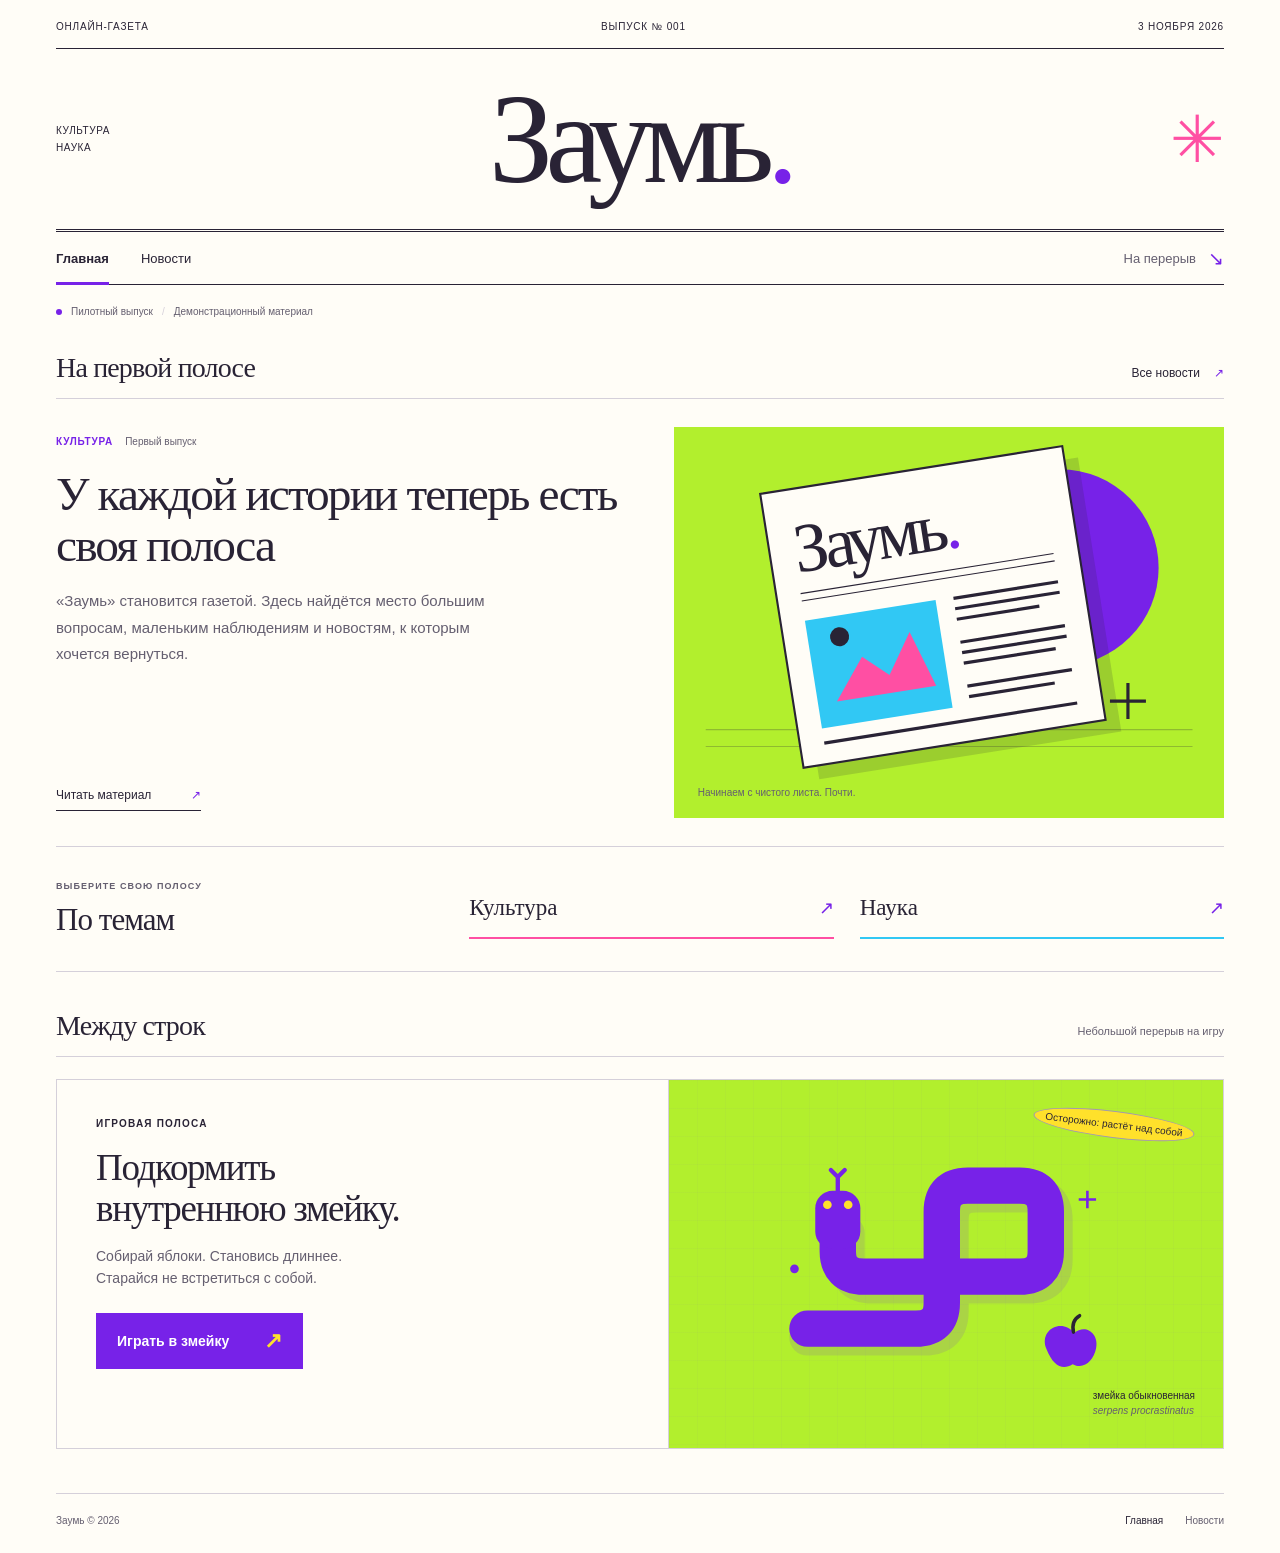
==== commit f9be40bb: "Restore open newspaper layout with vivid colors and remove City topic" ====
--- a/index.html
+++ b/index.html
@@ -3,8 +3,8 @@
 <head>
   <meta charset="utf-8">
   <meta name="viewport" content="width=device-width, initial-scale=1">
-  <meta name="theme-color" content="#fffafc">
-  <meta name="description" content="Заумь — онлайн-газета. Главные материалы, город, культура и наука. И змейка на перерыв.">
+  <meta name="theme-color" content="#fffdf7">
+  <meta name="description" content="Заумь — онлайн-газета. Главные материалы, культура и наука. И змейка на перерыв.">
   <title>Заумь — онлайн-газета</title>
   <link rel="icon" href="favicon.svg" type="image/svg+xml">
   <link rel="stylesheet" href="style.css">
@@ -17,7 +17,7 @@
     <header class="newspaper-header">
       <div class="edition-line"><span>Онлайн-газета</span><span>Выпуск № 001</span><time datetime="2026-11-03">3 ноября 2026</time></div>
       <div class="nameplate-row">
-        <span class="header-side">Город<br>Культура<br>Наука</span>
+        <span class="header-side">Культура<br>Наука</span>
         <h1 class="nameplate"><a href="index.html" aria-label="Заумь — главная">Заумь<span>.</span></a></h1>
         <span class="header-symbol" aria-hidden="true">✳</span>
       </div>
@@ -42,19 +42,19 @@
           <figure class="lead-art">
             <svg viewBox="0 0 520 340" role="img" aria-labelledby="cover-title">
               <title id="cover-title">Газетный лист «Заумь» на фоне фиолетового солнца</title>
-              <circle cx="365" cy="133" r="93" fill="#bba0d8"/>
-              <path d="M30 286H490M30 302H490" stroke="#514064" stroke-width="1" opacity=".25"/>
+              <circle cx="365" cy="133" r="93" fill="var(--purple)"/>
+              <path d="M30 286H490M30 302H490" stroke="var(--ink)" stroke-width="1" opacity=".25"/>
               <g transform="translate(100 39) rotate(-9 145 130)">
-                <path d="M13 13H302V275H13Z" fill="#514064" opacity=".16"/>
-                <path d="M0 0H289V262H0Z" fill="#fffafc" stroke="#514064" stroke-width="2"/>
-                <text x="23" y="79" fill="#514064" font-family="Georgia,serif" font-size="66" letter-spacing="-4">Заумь<tspan fill="#bba0d8">.</tspan></text>
-                <path d="M23 99H265M23 106H265" stroke="#514064"/>
+                <path d="M13 13H302V275H13Z" fill="var(--ink)" opacity=".16"/>
+                <path d="M0 0H289V262H0Z" fill="var(--paper)" stroke="var(--ink)" stroke-width="2"/>
+                <text x="23" y="79" fill="var(--ink)" font-family="Georgia,serif" font-size="66" letter-spacing="-4">Заумь<tspan fill="var(--purple)">.</tspan></text>
+                <path d="M23 99H265M23 106H265" stroke="var(--ink)"/>
                 <path d="M23 125H148V228H23Z" fill="var(--blue)"/>
                 <path d="M41 205L71 167L94 188L119 151L136 205Z" fill="var(--pink)"/>
-                <circle cx="53" cy="145" r="9" fill="#514064"/>
-                <path d="M165 126H265M165 136H265M165 146H244M165 168H265M165 178H265M165 188H253M165 210H265M165 220H247M23 242H265" stroke="#514064" stroke-width="3"/>
+                <circle cx="53" cy="145" r="9" fill="var(--ink)"/>
+                <path d="M165 126H265M165 136H265M165 146H244M165 168H265M165 178H265M165 188H253M165 210H265M165 220H247M23 242H265" stroke="var(--ink)" stroke-width="3"/>
               </g>
-              <path d="M429 242V276M412 259H446" stroke="#514064" stroke-width="3"/>
+              <path d="M429 242V276M412 259H446" stroke="var(--ink)" stroke-width="3"/>
             </svg>
             <figcaption>Начинаем с чистого листа. Почти.</figcaption>
           </figure>
@@ -64,7 +64,7 @@
 
       <section class="rubrics" aria-labelledby="rubrics-title">
         <div><span class="eyebrow">Выберите свою полосу</span><h2 id="rubrics-title">По темам</h2></div>
-        <div class="rubric-links"><a href="news.html?topic=city">Город <span aria-hidden="true">↗</span></a><a href="news.html?topic=culture">Культура <span aria-hidden="true">↗</span></a><a href="news.html?topic=science">Наука <span aria-hidden="true">↗</span></a></div>
+        <div class="rubric-links"><a href="news.html?topic=culture">Культура <span aria-hidden="true">↗</span></a><a href="news.html?topic=science">Наука <span aria-hidden="true">↗</span></a></div>
       </section>
 
       <div class="section-heading game-section-heading"><h2>Между строк</h2><span class="section-note">Небольшой перерыв на игру</span></div>
@@ -84,11 +84,11 @@
             <path class="snake-body" d="M60 220H185Q215 220 215 190V85Q215 55 245 55H305Q335 55 335 85V130Q335 160 305 160H125Q95 160 95 130V100"/>
             <rect x="69" y="61" width="52" height="67" rx="20" fill="var(--snake)"/>
             <circle cx="83" cy="77" r="5" fill="var(--yellow)"/><circle cx="107" cy="77" r="5" fill="var(--yellow)"/>
-            <path d="M95 62V45M95 45L87 37M95 45L103 37" stroke="#bba0d8" stroke-width="5" stroke-linecap="round"/>
-            <path d="M368 225C354 207 326 221 336 244C344 264 355 268 366 261C379 268 390 257 393 243C397 225 380 214 368 225Z" fill="#bba0d8"/>
-            <path d="M367 224Q364 211 374 205" stroke="#514064" stroke-width="4" stroke-linecap="round"/>
-            <path d="M383 61V81M373 71H393" stroke="#bba0d8" stroke-width="3"/>
-            <circle cx="45" cy="151" r="5" fill="#bba0d8"/>
+            <path d="M95 62V45M95 45L87 37M95 45L103 37" stroke="var(--purple)" stroke-width="5" stroke-linecap="round"/>
+            <path d="M368 225C354 207 326 221 336 244C344 264 355 268 366 261C379 268 390 257 393 243C397 225 380 214 368 225Z" fill="var(--purple)"/>
+            <path d="M367 224Q364 211 374 205" stroke="var(--ink)" stroke-width="4" stroke-linecap="round"/>
+            <path d="M383 61V81M373 71H393" stroke="var(--purple)" stroke-width="3"/>
+            <circle cx="45" cy="151" r="5" fill="var(--purple)"/>
           </svg>
           <span class="art-label">змейка обыкновенная<br><i>serpens procrastinatus</i></span>
         </div>
--- a/style.css
+++ b/style.css
@@ -1,18 +1,17 @@
 :root {
   color-scheme: light;
-  --paper: #fffafc;
-  --ink: #514064;
-  --muted: #715b7b;
-  --line: #ded2e9;
-  --outline: #bca6ce;
-  --purple: #7950a6;
-  --lavender: #e9ddf8;
-  --pink: #f9dce9;
-  --yellow: #fff1b8;
-  --green: #e1f1cd;
-  --blue: #dceffc;
-  --snake: #8c69a8;
-  --snake-body: #a88bc1;
+  --paper: #fffdf7;
+  --ink: #292335;
+  --muted: #655f70;
+  --line: #d5d0da;
+  --outline: #a39aad;
+  --purple: #7722e8;
+  --pink: #ff4fa3;
+  --yellow: #ffe12b;
+  --green: #b2ef2d;
+  --blue: #31c8f4;
+  --snake: #7722e8;
+  --snake-body: #9a55ed;
   font-family: "Segoe UI", Arial, sans-serif;
   color: var(--ink);
   background: var(--paper);
@@ -32,14 +31,14 @@
 a:hover { color: var(--purple); }
 .skip-link { position: fixed; z-index: 10; top: 10px; left: 10px; padding: 12px 20px; background: var(--ink); color: var(--paper); transform: translateY(-180%); }
 .skip-link:focus { transform: translateY(0); }
-.edition-line { display: flex; justify-content: space-between; gap: 12px; margin-top: 18px; padding: 15px 18px; border: 1px solid var(--line); border-radius: 12px; background: var(--yellow); font-size: 10px; letter-spacing: .08em; text-transform: uppercase; }
-.nameplate-row { display: grid; grid-template-columns: 1fr auto 1fr; align-items: center; gap: 20px; min-height: 180px; margin: 12px 0; padding: 0 28px; background: var(--lavender); border-radius: 20px; }
+.edition-line { display: flex; justify-content: space-between; gap: 12px; padding: 21px 0 16px; border-bottom: 1px solid var(--ink); font-size: 10px; letter-spacing: .08em; text-transform: uppercase; }
+.nameplate-row { display: grid; grid-template-columns: 1fr auto 1fr; align-items: center; gap: 20px; min-height: 180px; }
 .nameplate { margin: 0; color: var(--ink); font: normal clamp(78px, 10vw, 132px)/1 Georgia, "Times New Roman", serif; letter-spacing: -.06em; text-decoration: none; }
 .nameplate a { text-decoration: none; }
 .nameplate span, .title-dot { color: var(--purple); }
 .header-side { font-size: 10px; line-height: 1.7; letter-spacing: .06em; text-transform: uppercase; }
-.header-symbol { justify-self: end; color: #a685c5; font-size: 65px; line-height: 1; }
-.main-nav { display: flex; justify-content: space-between; align-items: center; gap: 15px; min-height: 56px; padding: 0 18px; background: var(--blue); border: 1px solid var(--line); border-radius: 12px; }
+.header-symbol { justify-self: end; color: var(--pink); font-size: 65px; line-height: 1; }
+.main-nav { display: flex; justify-content: space-between; align-items: center; gap: 15px; min-height: 56px; border-top: 3px double var(--ink); border-bottom: 1px solid var(--ink); }
 .nav-pages { display: flex; align-self: stretch; gap: 32px; }
 .main-nav a { display: inline-flex; align-items: center; gap: 12px; text-decoration: none; font-size: 13px; }
 .nav-pages a { position: relative; }
@@ -55,36 +54,35 @@
 .section-heading h2 { margin: 0; font: normal 28px/1.15 Georgia, serif; letter-spacing: -.03em; }
 .text-link { display: inline-flex; align-items: baseline; gap: 14px; font-size: 12px; text-decoration: none; }
 .text-link span, .read-link span { color: var(--purple); }
-.lead-story { display: grid; grid-template-columns: 1.05fr 1fr; gap: 24px; padding: 28px 0; border-bottom: 1px solid var(--line); }
-.lead-copy { display: flex; flex-direction: column; align-items: flex-start; padding: 28px; background: var(--pink); border-radius: 18px; }
+.lead-story { display: grid; grid-template-columns: 1.05fr 1fr; gap: 40px; padding: 28px 0; border-bottom: 1px solid var(--line); }
+.lead-copy { display: flex; flex-direction: column; align-items: flex-start; padding: 7px 0; }
 .article-meta { display: flex; flex-wrap: wrap; align-items: baseline; gap: 12px; font-size: 10px; line-height: 1.5; color: var(--muted); }
 .article-meta a, .topic-label { color: var(--purple); text-decoration: none; font-weight: 600; text-transform: uppercase; letter-spacing: .08em; }
 .article-meta a:hover { text-decoration: underline; }
 .lead-copy h3 { margin: 20px 0 17px; font: normal clamp(35px, 3.7vw, 49px)/1.08 Georgia, serif; letter-spacing: -.04em; }
 .lead-copy h3 a { text-decoration: none; }
 .lead-copy p { margin: 0 0 26px; max-width: 430px; font-size: 15px; line-height: 1.75; color: var(--muted); }
-.read-link { display: inline-flex; align-items: center; justify-content: space-between; gap: 40px; margin-top: auto; padding: 12px 16px; border: 1px solid var(--outline); border-radius: 11px; background: var(--blue); font-size: 12px; text-decoration: none; }
-.lead-art { margin: 0; display: flex; flex-direction: column; justify-content: center; min-width: 0; background: var(--yellow); border-radius: 18px; overflow: hidden; }
+.read-link { display: inline-flex; align-items: center; justify-content: space-between; gap: 40px; margin-top: auto; padding: 12px 0 8px; border-bottom: 1px solid var(--ink); font-size: 12px; text-decoration: none; }
+.lead-art { margin: 0; display: flex; flex-direction: column; justify-content: center; min-width: 0; background: var(--green); }
 .lead-art svg { display: block; width: 100%; height: auto; }
 .lead-art figcaption { padding: 0 24px 20px; font-size: 10px; color: var(--muted); }
 .rubrics { display: grid; grid-template-columns: 1fr 2fr; align-items: center; gap: 36px; padding: 32px 0; border-bottom: 1px solid var(--line); }
 .rubrics h2 { margin: 8px 0 0; font: normal 31px/1.2 Georgia, serif; letter-spacing: -.03em; }
 .rubrics .eyebrow { color: var(--muted); font-size: 9px; }
 .rubric-links { display: flex; gap: 26px; }
-.rubric-links a { flex: 1; display: flex; justify-content: space-between; align-items: center; gap: 12px; padding: 16px 14px; border: 1px solid var(--line); border-radius: 12px; text-decoration: none; font: normal 23px Georgia, serif; }
-.rubric-links a:nth-child(1) { background: var(--blue); }
-.rubric-links a:nth-child(2) { background: var(--pink); }
-.rubric-links a:nth-child(3) { background: var(--yellow); }
+.rubric-links a { flex: 1; display: flex; justify-content: space-between; align-items: center; gap: 12px; padding: 16px 0; border-bottom: 2px solid var(--pink); text-decoration: none; font: normal 23px Georgia, serif; }
+.rubric-links a:nth-child(2) { border-color: var(--blue); }
 .rubric-links span { font: 18px "Segoe UI", sans-serif; color: var(--purple); }
 .game-section-heading { margin: 38px 0 22px; }
 .section-note { color: var(--muted); font-size: 11px; }
-.game-card { display: grid; grid-template-columns: 1.1fr 1fr; border: 1px solid var(--line); border-radius: 18px; overflow: hidden; margin: 0 0 44px; min-height: 370px; }
-.game-copy { padding: 36px 39px; background: var(--blue); }
+.game-card { display: grid; grid-template-columns: 1.1fr 1fr; border: 1px solid var(--line); overflow: hidden; margin: 0 0 44px; min-height: 370px; }
+.game-copy { padding: 36px 39px; }
 .game-copy h2 { margin: 17px 0 15px; font: normal 37px/1.1 Georgia, serif; letter-spacing: -.035em; }
 .game-copy p { margin: 0 0 24px; color: var(--muted); font-size: 14px; line-height: 1.6; }
-.play-button { display: inline-flex; justify-content: space-between; align-items: center; gap: 35px; border: 1px solid var(--outline); border-radius: 12px; background: var(--lavender); color: var(--ink); padding: 16px 20px; font-size: 14px; font-weight: 600; transition: background .18s, transform .18s; }
-.play-button span { color: var(--purple); font-size: 22px; line-height: 1; }
-.play-button:hover { background: var(--pink); transform: translateY(-2px); }
+.play-button { display: inline-flex; justify-content: space-between; align-items: center; gap: 35px; border: 1px solid var(--purple); background: var(--purple); color: white; padding: 16px 20px; font-size: 14px; font-weight: 600; transition: background .18s, transform .18s; }
+.play-button span { color: var(--yellow); font-size: 22px; line-height: 1; }
+.play-button:hover { background: var(--pink); color: var(--ink); transform: translateY(-2px); }
+.play-button:hover span { color: var(--ink); }
 .play-button:active { transform: translateY(0); }
 .snake-art { display: flex; flex-direction: column; justify-content: center; position: relative; overflow: hidden; min-width: 0; padding: 28px; background-color: var(--green); background-image: linear-gradient(#8c69a80b 1px, transparent 1px), linear-gradient(90deg, #8c69a80b 1px, transparent 1px); background-size: 28px 28px; border-left: 1px solid var(--line); }
 .art-caption { align-self: flex-end; padding: 7px 11px; background: var(--yellow); border: 1px solid var(--outline); border-radius: 100%; font-size: 10px; transform: rotate(7deg); }
@@ -103,21 +101,17 @@
 .news-heading h1 { margin: 15px 0 18px; font: normal clamp(52px, 6vw, 76px)/1 Georgia, serif; letter-spacing: -.05em; }
 .news-heading p { margin: 0; color: var(--muted); font-size: 14px; line-height: 1.6; }
 .news-filters { display: flex; gap: 9px; flex-wrap: wrap; margin-bottom: 33px; }
-.news-filters button { display: flex; align-items: center; gap: 18px; padding: 10px 16px; border: 1px solid var(--line); border-radius: 11px; background: transparent; color: var(--ink); font-size: 12px; }
-.news-filters [data-topic="all"] { background: var(--pink); }
-.news-filters [data-topic="city"] { background: var(--blue); }
-.news-filters [data-topic="culture"] { background: var(--lavender); }
-.news-filters [data-topic="science"] { background: var(--green); }
+.news-filters button { display: flex; align-items: center; gap: 18px; padding: 10px 16px; border: 1px solid var(--line); background: transparent; color: var(--ink); font-size: 12px; }
 .news-filters button span { font-size: 10px; color: var(--muted); }
 .news-filters button:hover { border-color: var(--purple); }
-.news-filters button[aria-pressed="true"] { border-color: var(--purple); box-shadow: inset 0 -3px 0 var(--purple); }
-.news-filters button[aria-pressed="true"] span { color: var(--purple); opacity: 1; }
+.news-filters button[aria-pressed="true"] { border-color: var(--purple); background: var(--purple); color: white; }
+.news-filters button[aria-pressed="true"] span { color: var(--yellow); }
 .news-layout { display: grid; grid-template-columns: minmax(0, 2.4fr) minmax(0, 1fr); align-items: start; gap: 48px; margin-bottom: 45px; }
 .feed-heading { display: flex; align-items: baseline; justify-content: space-between; gap: 12px; border-top: 1px solid var(--line); border-bottom: 1px solid var(--line); padding: 18px 0; }
 .feed-heading h2 { margin: 0; font: normal 24px Georgia, serif; letter-spacing: -.025em; }
 #news-count { color: var(--muted); font-size: 10px; }
-.news-article { margin-top: 16px; padding: 0 22px; border: 1px solid var(--line); border-radius: 16px; background: var(--yellow); scroll-margin-top: 20px; }
-.news-empty { padding: 24px; border: 1px dashed var(--outline); border-radius: 16px; background: var(--blue); color: var(--muted); font-size: 14px; line-height: 1.8; }
+.news-article { border-bottom: 1px solid var(--line); scroll-margin-top: 20px; }
+.news-empty { padding: 4px 0 4px 18px; border-left: 3px solid var(--blue); color: var(--muted); font-size: 14px; line-height: 1.8; }
 .news-article summary { list-style: none; cursor: pointer; padding: 25px 0; }
 .news-article summary::-webkit-details-marker { display: none; }
 .news-article summary:focus-visible { outline: 3px solid var(--purple); outline-offset: 4px; }
@@ -131,7 +125,7 @@
 .article-body { max-width: 650px; padding: 0 0 26px; font: normal 18px/1.8 Georgia, serif; }
 .article-body p { margin: 0 0 16px; }
 .article-byline { display: block; margin-top: 24px; color: var(--muted); font: 10px/1.7 "Segoe UI", Arial, sans-serif; }
-.editorial-note { padding: 25px; border: 1px solid var(--line); border-radius: 18px; background: var(--pink); }
+.editorial-note { padding: 0 0 0 25px; border-left: 3px solid var(--pink); }
 .editorial-note .eyebrow { font-size: 9px; }
 .editorial-asterisk { display: block; margin: 26px 0 20px; color: var(--purple); font-size: 64px; line-height: 1; }
 .editorial-note h2 { margin: 0 0 17px; font: normal 30px/1.15 Georgia, serif; letter-spacing: -.035em; }
@@ -146,13 +140,13 @@
 .game-header .eyebrow { color: var(--muted); font-size: 9px; }
 .game-header h2 { margin: 5px 0 0; font: normal 28px/1.1 Georgia, serif; letter-spacing: -.04em; }
 .icon-button { flex: 0 0 38px; width: 38px; height: 38px; border: 1px solid var(--line); border-radius: 10px; background: var(--pink); font-size: 28px; line-height: 1; color: var(--ink); }
-.icon-button:hover { background: var(--lavender); border-color: var(--outline); }
+.icon-button:hover { background: var(--yellow); border-color: var(--outline); }
 .scorebar { display: flex; flex-wrap: wrap; align-items: center; gap: 10px 24px; padding: 18px 0 13px; font-size: 11px; }
 .scorebar output { margin-left: 5px; font-size: 20px; font-weight: 700; font-variant-numeric: tabular-nums; }
 #game-status { margin-left: auto; font-size: 10px; color: var(--muted); }
 .board-wrap { position: relative; width: min(100%, 49dvh); margin: 0 auto; border: 1px solid var(--outline); background: var(--green); }
 canvas { display: block; width: 100%; height: auto; aspect-ratio: 1; touch-action: none; }
-.board-overlay { position: absolute; inset: 0; display: flex; flex-direction: column; align-items: center; justify-content: center; text-align: center; padding: 15px; background: #fffafced; }
+.board-overlay { position: absolute; inset: 0; display: flex; flex-direction: column; align-items: center; justify-content: center; text-align: center; padding: 15px; background: #fffdf7ed; }
 .overlay-symbol { color: var(--purple); font-size: 40px; }
 .board-overlay h3 { margin: 6px 0 8px; font: normal 32px/1.1 Georgia, serif; }
 .board-overlay p { margin: 0 0 19px; font-size: 13px; line-height: 1.5; }
@@ -173,15 +167,15 @@
   .page { padding: 0 32px; }
   .lead-story { gap: 27px; }
   .news-layout { gap: 26px; grid-template-columns: minmax(0, 2fr) minmax(0, 1fr); }
-  .editorial-note { padding: 20px; }
+  .editorial-note { padding-left: 20px; }
   .editorial-note h2 { font-size: 26px; }
   .rubrics { gap: 24px; }
   .rubric-links { gap: 18px; }
 }
 @media (max-width: 700px) {
   .page { padding: 0 23px; }
-  .edition-line { font-size: 8px; letter-spacing: .025em; padding: 13px 10px; }
-  .nameplate-row { min-height: 137px; gap: 12px; padding: 0 14px; }
+  .edition-line { font-size: 8px; letter-spacing: .025em; padding: 16px 0 13px; }
+  .nameplate-row { min-height: 137px; gap: 12px; }
   .nameplate { font-size: clamp(60px, 16vw, 96px); }
   .header-side { font-size: 8px; }
   .header-symbol { font-size: 37px; }
@@ -198,7 +192,7 @@
   .rubrics { grid-template-columns: 1fr; gap: 12px; padding: 26px 0; }
   .rubrics h2 { font-size: 29px; }
   .rubric-links { gap: 16px; }
-  .rubric-links a { font-size: 20px; gap: 8px; padding: 14px 10px; }
+  .rubric-links a { font-size: 20px; gap: 8px; }
   .game-section-heading { margin-top: 30px; }
   .section-note { font-size: 9px; }
   .game-card { grid-template-columns: 1fr; margin-bottom: 30px; }
@@ -215,7 +209,7 @@
   .news-layout { grid-template-columns: 1fr; gap: 30px; }
   .news-article summary h3 { font-size: 28px; }
   .article-body { font-size: 17px; }
-  .editorial-note { padding: 25px; }
+  .editorial-note { padding-left: 20px; }
   .editorial-note h2 { max-width: 330px; font-size: 30px; }
   .editorial-asterisk { margin: 22px 0 17px; }
 }
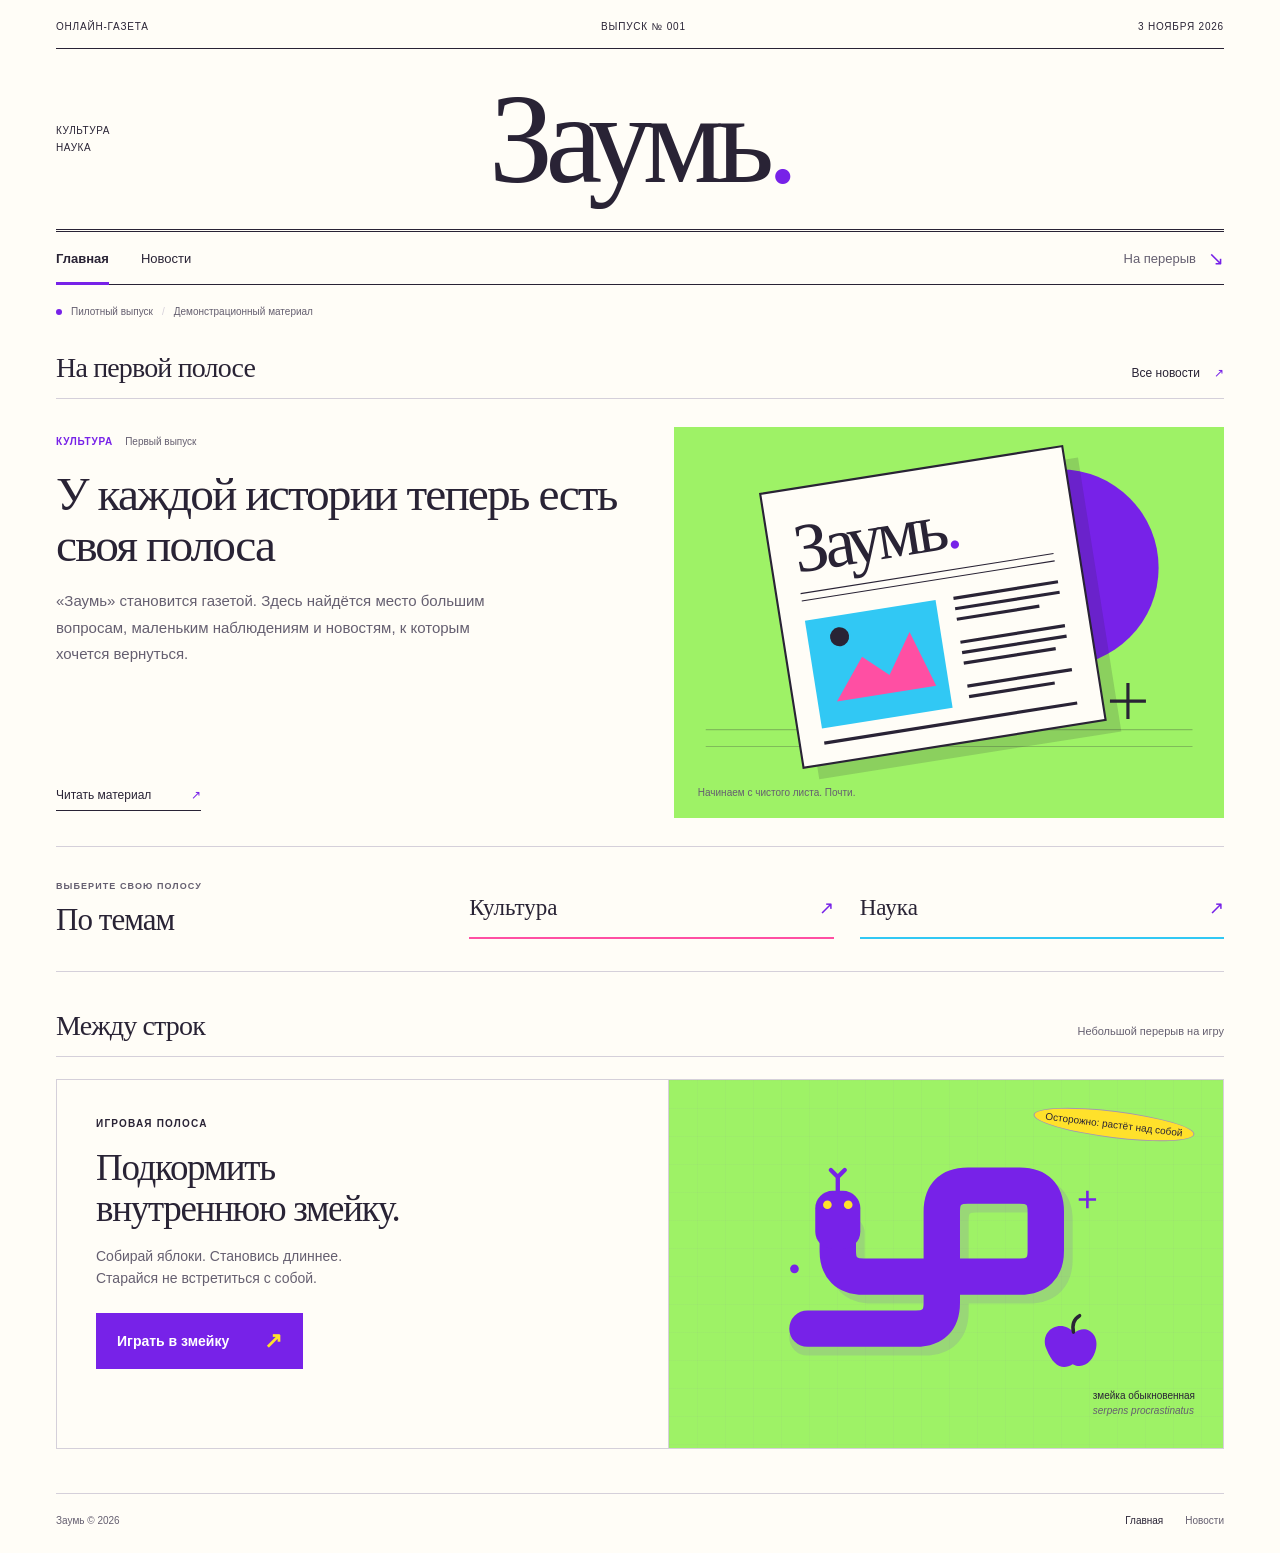
==== commit bc131279: "Highlight editorial note, update green and remove homepage header star" ====
--- a/index.html
+++ b/index.html
@@ -19,7 +19,6 @@
       <div class="nameplate-row">
         <span class="header-side">Культура<br>Наука</span>
         <h1 class="nameplate"><a href="index.html" aria-label="Заумь — главная">Заумь<span>.</span></a></h1>
-        <span class="header-symbol" aria-hidden="true">✳</span>
       </div>
       <nav class="main-nav" aria-label="Основная навигация">
         <div class="nav-pages"><a href="index.html" aria-current="page">Главная</a><a href="news.html">Новости</a></div>
--- a/style.css
+++ b/style.css
@@ -8,7 +8,7 @@
   --purple: #7722e8;
   --pink: #ff4fa3;
   --yellow: #ffe12b;
-  --green: #b2ef2d;
+  --green: #9EF266;
   --blue: #31c8f4;
   --snake: #7722e8;
   --snake-body: #9a55ed;
@@ -125,7 +125,7 @@
 .article-body { max-width: 650px; padding: 0 0 26px; font: normal 18px/1.8 Georgia, serif; }
 .article-body p { margin: 0 0 16px; }
 .article-byline { display: block; margin-top: 24px; color: var(--muted); font: 10px/1.7 "Segoe UI", Arial, sans-serif; }
-.editorial-note { padding: 0 0 0 25px; border-left: 3px solid var(--pink); }
+.editorial-note { padding: 25px; background: var(--yellow); }
 .editorial-note .eyebrow { font-size: 9px; }
 .editorial-asterisk { display: block; margin: 26px 0 20px; color: var(--purple); font-size: 64px; line-height: 1; }
 .editorial-note h2 { margin: 0 0 17px; font: normal 30px/1.15 Georgia, serif; letter-spacing: -.035em; }
@@ -167,7 +167,7 @@
   .page { padding: 0 32px; }
   .lead-story { gap: 27px; }
   .news-layout { gap: 26px; grid-template-columns: minmax(0, 2fr) minmax(0, 1fr); }
-  .editorial-note { padding-left: 20px; }
+  .editorial-note { padding: 20px; }
   .editorial-note h2 { font-size: 26px; }
   .rubrics { gap: 24px; }
   .rubric-links { gap: 18px; }
@@ -209,7 +209,7 @@
   .news-layout { grid-template-columns: 1fr; gap: 30px; }
   .news-article summary h3 { font-size: 28px; }
   .article-body { font-size: 17px; }
-  .editorial-note { padding-left: 20px; }
+  .editorial-note { padding: 25px; }
   .editorial-note h2 { max-width: 330px; font-size: 30px; }
   .editorial-asterisk { margin: 22px 0 17px; }
 }
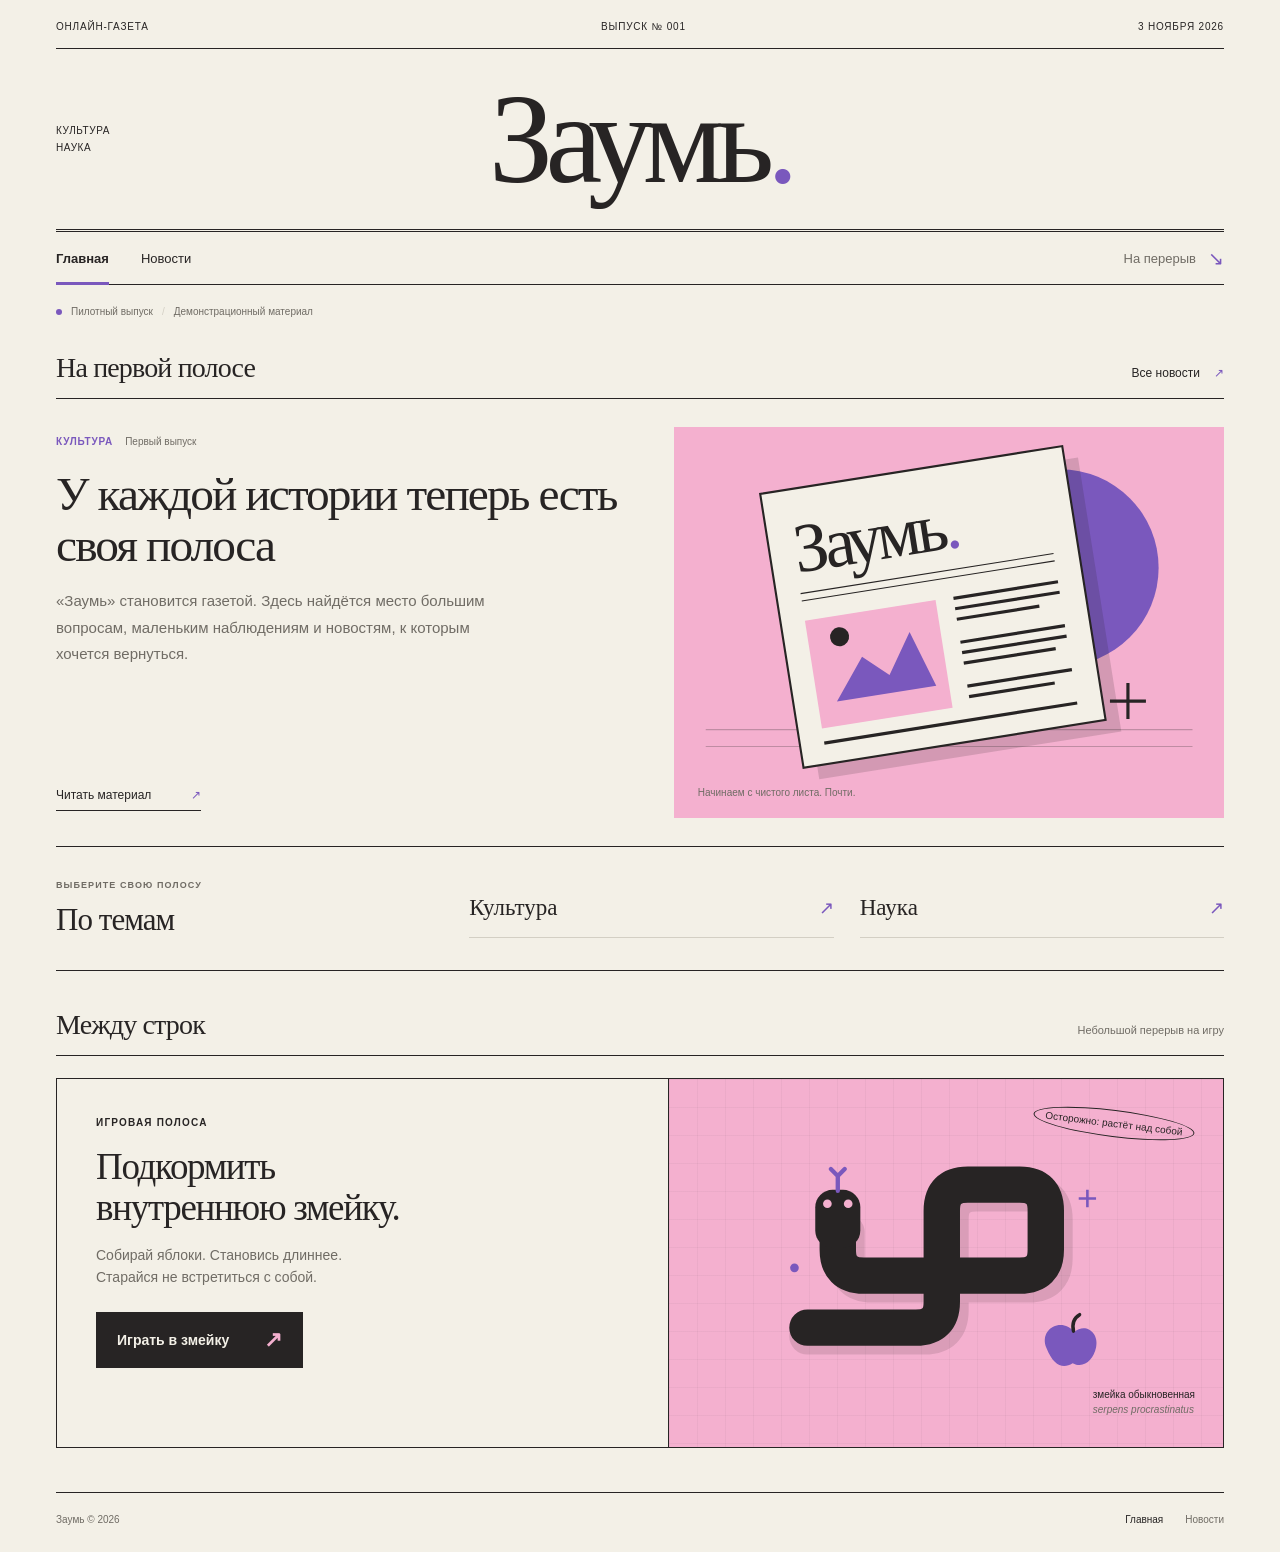
==== commit f110e229: "Restore original beige and purple palette with pink replacing green" ====
--- a/index.html
+++ b/index.html
@@ -3,7 +3,7 @@
 <head>
   <meta charset="utf-8">
   <meta name="viewport" content="width=device-width, initial-scale=1">
-  <meta name="theme-color" content="#fffdf7">
+  <meta name="theme-color" content="#f3f0e7">
   <meta name="description" content="Заумь — онлайн-газета. Главные материалы, культура и наука. И змейка на перерыв.">
   <title>Заумь — онлайн-газета</title>
   <link rel="icon" href="favicon.svg" type="image/svg+xml">
@@ -48,8 +48,8 @@
                 <path d="M0 0H289V262H0Z" fill="var(--paper)" stroke="var(--ink)" stroke-width="2"/>
                 <text x="23" y="79" fill="var(--ink)" font-family="Georgia,serif" font-size="66" letter-spacing="-4">Заумь<tspan fill="var(--purple)">.</tspan></text>
                 <path d="M23 99H265M23 106H265" stroke="var(--ink)"/>
-                <path d="M23 125H148V228H23Z" fill="var(--blue)"/>
-                <path d="M41 205L71 167L94 188L119 151L136 205Z" fill="var(--pink)"/>
+                <path d="M23 125H148V228H23Z" fill="var(--pink)"/>
+                <path d="M41 205L71 167L94 188L119 151L136 205Z" fill="var(--purple)"/>
                 <circle cx="53" cy="145" r="9" fill="var(--ink)"/>
                 <path d="M165 126H265M165 136H265M165 146H244M165 168H265M165 178H265M165 188H253M165 210H265M165 220H247M23 242H265" stroke="var(--ink)" stroke-width="3"/>
               </g>
@@ -82,7 +82,7 @@
             <path class="snake-shadow" d="M60 230H195Q225 230 225 200V95Q225 65 255 65H315Q345 65 345 95V140Q345 170 315 170H135Q105 170 105 140V110"/>
             <path class="snake-body" d="M60 220H185Q215 220 215 190V85Q215 55 245 55H305Q335 55 335 85V130Q335 160 305 160H125Q95 160 95 130V100"/>
             <rect x="69" y="61" width="52" height="67" rx="20" fill="var(--snake)"/>
-            <circle cx="83" cy="77" r="5" fill="var(--yellow)"/><circle cx="107" cy="77" r="5" fill="var(--yellow)"/>
+            <circle cx="83" cy="77" r="5" fill="var(--pink)"/><circle cx="107" cy="77" r="5" fill="var(--pink)"/>
             <path d="M95 62V45M95 45L87 37M95 45L103 37" stroke="var(--purple)" stroke-width="5" stroke-linecap="round"/>
             <path d="M368 225C354 207 326 221 336 244C344 264 355 268 366 261C379 268 390 257 393 243C397 225 380 214 368 225Z" fill="var(--purple)"/>
             <path d="M367 224Q364 211 374 205" stroke="var(--ink)" stroke-width="4" stroke-linecap="round"/>
--- a/style.css
+++ b/style.css
@@ -1,17 +1,14 @@
 :root {
   color-scheme: light;
-  --paper: #fffdf7;
-  --ink: #292335;
-  --muted: #655f70;
-  --line: #d5d0da;
-  --outline: #a39aad;
-  --purple: #7722e8;
-  --pink: #ff4fa3;
-  --yellow: #ffe12b;
-  --green: #9EF266;
-  --blue: #31c8f4;
-  --snake: #7722e8;
-  --snake-body: #9a55ed;
+  --paper: #f3f0e7;
+  --ink: #272424;
+  --muted: #706c65;
+  --line: #d3cfc4;
+  --outline: var(--ink);
+  --purple: #7a58bd;
+  --pink: #f4b0cf;
+  --snake: var(--ink);
+  --snake-body: #484040;
   font-family: "Segoe UI", Arial, sans-serif;
   color: var(--ink);
   background: var(--paper);
@@ -24,7 +21,7 @@
 button { font: inherit; cursor: pointer; }
 button:focus-visible, a:focus-visible, canvas:focus-visible { outline: 3px solid var(--purple); outline-offset: 5px; }
 button:disabled { cursor: default; opacity: .45; }
-::selection { background: var(--green); color: var(--ink); }
+::selection { background: var(--pink); color: var(--ink); }
 [hidden] { display: none !important; }
 .page { max-width: 1320px; margin: 0 auto; padding: 0 56px; }
 a { color: inherit; text-underline-offset: 4px; }
@@ -37,7 +34,7 @@
 .nameplate a { text-decoration: none; }
 .nameplate span, .title-dot { color: var(--purple); }
 .header-side { font-size: 10px; line-height: 1.7; letter-spacing: .06em; text-transform: uppercase; }
-.header-symbol { justify-self: end; color: var(--pink); font-size: 65px; line-height: 1; }
+.header-symbol { justify-self: end; color: var(--purple); font-size: 65px; line-height: 1; }
 .main-nav { display: flex; justify-content: space-between; align-items: center; gap: 15px; min-height: 56px; border-top: 3px double var(--ink); border-bottom: 1px solid var(--ink); }
 .nav-pages { display: flex; align-self: stretch; gap: 32px; }
 .main-nav a { display: inline-flex; align-items: center; gap: 12px; text-decoration: none; font-size: 13px; }
@@ -50,11 +47,11 @@
 .issue-marker { width: 6px; height: 6px; background: var(--purple); border-radius: 50%; }
 .note-separator { color: var(--line); }
 .eyebrow { display: block; font-size: 10px; line-height: 1.5; font-weight: 600; letter-spacing: .12em; text-transform: uppercase; }
-.section-heading { display: flex; justify-content: space-between; align-items: baseline; gap: 16px; padding-bottom: 14px; border-bottom: 1px solid var(--line); }
+.section-heading { display: flex; justify-content: space-between; align-items: baseline; gap: 16px; padding-bottom: 14px; border-bottom: 1px solid var(--ink); }
 .section-heading h2 { margin: 0; font: normal 28px/1.15 Georgia, serif; letter-spacing: -.03em; }
 .text-link { display: inline-flex; align-items: baseline; gap: 14px; font-size: 12px; text-decoration: none; }
 .text-link span, .read-link span { color: var(--purple); }
-.lead-story { display: grid; grid-template-columns: 1.05fr 1fr; gap: 40px; padding: 28px 0; border-bottom: 1px solid var(--line); }
+.lead-story { display: grid; grid-template-columns: 1.05fr 1fr; gap: 40px; padding: 28px 0; border-bottom: 1px solid var(--ink); }
 .lead-copy { display: flex; flex-direction: column; align-items: flex-start; padding: 7px 0; }
 .article-meta { display: flex; flex-wrap: wrap; align-items: baseline; gap: 12px; font-size: 10px; line-height: 1.5; color: var(--muted); }
 .article-meta a, .topic-label { color: var(--purple); text-decoration: none; font-weight: 600; text-transform: uppercase; letter-spacing: .08em; }
@@ -63,35 +60,33 @@
 .lead-copy h3 a { text-decoration: none; }
 .lead-copy p { margin: 0 0 26px; max-width: 430px; font-size: 15px; line-height: 1.75; color: var(--muted); }
 .read-link { display: inline-flex; align-items: center; justify-content: space-between; gap: 40px; margin-top: auto; padding: 12px 0 8px; border-bottom: 1px solid var(--ink); font-size: 12px; text-decoration: none; }
-.lead-art { margin: 0; display: flex; flex-direction: column; justify-content: center; min-width: 0; background: var(--green); }
+.lead-art { margin: 0; display: flex; flex-direction: column; justify-content: center; min-width: 0; background: var(--pink); }
 .lead-art svg { display: block; width: 100%; height: auto; }
 .lead-art figcaption { padding: 0 24px 20px; font-size: 10px; color: var(--muted); }
-.rubrics { display: grid; grid-template-columns: 1fr 2fr; align-items: center; gap: 36px; padding: 32px 0; border-bottom: 1px solid var(--line); }
+.rubrics { display: grid; grid-template-columns: 1fr 2fr; align-items: center; gap: 36px; padding: 32px 0; border-bottom: 1px solid var(--ink); }
 .rubrics h2 { margin: 8px 0 0; font: normal 31px/1.2 Georgia, serif; letter-spacing: -.03em; }
 .rubrics .eyebrow { color: var(--muted); font-size: 9px; }
 .rubric-links { display: flex; gap: 26px; }
-.rubric-links a { flex: 1; display: flex; justify-content: space-between; align-items: center; gap: 12px; padding: 16px 0; border-bottom: 2px solid var(--pink); text-decoration: none; font: normal 23px Georgia, serif; }
-.rubric-links a:nth-child(2) { border-color: var(--blue); }
+.rubric-links a { flex: 1; display: flex; justify-content: space-between; align-items: center; gap: 12px; padding: 16px 0; border-bottom: 1px solid var(--line); text-decoration: none; font: normal 23px Georgia, serif; }
 .rubric-links span { font: 18px "Segoe UI", sans-serif; color: var(--purple); }
 .game-section-heading { margin: 38px 0 22px; }
 .section-note { color: var(--muted); font-size: 11px; }
-.game-card { display: grid; grid-template-columns: 1.1fr 1fr; border: 1px solid var(--line); overflow: hidden; margin: 0 0 44px; min-height: 370px; }
+.game-card { display: grid; grid-template-columns: 1.1fr 1fr; border: 1px solid var(--ink); margin: 0 0 44px; min-height: 370px; }
 .game-copy { padding: 36px 39px; }
 .game-copy h2 { margin: 17px 0 15px; font: normal 37px/1.1 Georgia, serif; letter-spacing: -.035em; }
 .game-copy p { margin: 0 0 24px; color: var(--muted); font-size: 14px; line-height: 1.6; }
-.play-button { display: inline-flex; justify-content: space-between; align-items: center; gap: 35px; border: 1px solid var(--purple); background: var(--purple); color: white; padding: 16px 20px; font-size: 14px; font-weight: 600; transition: background .18s, transform .18s; }
-.play-button span { color: var(--yellow); font-size: 22px; line-height: 1; }
-.play-button:hover { background: var(--pink); color: var(--ink); transform: translateY(-2px); }
-.play-button:hover span { color: var(--ink); }
+.play-button { display: inline-flex; justify-content: space-between; align-items: center; gap: 35px; border: 1px solid var(--ink); background: var(--ink); color: var(--paper); padding: 16px 20px; font-size: 14px; font-weight: 600; transition: background .18s, transform .18s; }
+.play-button span { color: var(--pink); font-size: 22px; line-height: 1; }
+.play-button:hover { background: #46403e; transform: translateY(-2px); }
 .play-button:active { transform: translateY(0); }
-.snake-art { display: flex; flex-direction: column; justify-content: center; position: relative; overflow: hidden; min-width: 0; padding: 28px; background-color: var(--green); background-image: linear-gradient(#8c69a80b 1px, transparent 1px), linear-gradient(90deg, #8c69a80b 1px, transparent 1px); background-size: 28px 28px; border-left: 1px solid var(--line); }
-.art-caption { align-self: flex-end; padding: 7px 11px; background: var(--yellow); border: 1px solid var(--outline); border-radius: 100%; font-size: 10px; transform: rotate(7deg); }
+.snake-art { display: flex; flex-direction: column; justify-content: center; position: relative; overflow: hidden; min-width: 0; padding: 28px; background-color: var(--pink); background-image: linear-gradient(#2724240a 1px, transparent 1px), linear-gradient(90deg, #2724240a 1px, transparent 1px); background-size: 28px 28px; border-left: 1px solid var(--ink); }
+.art-caption { align-self: flex-end; padding: 7px 11px; border: 1px solid var(--ink); border-radius: 100%; font-size: 10px; transform: rotate(7deg); }
 .snake-illustration { width: 100%; max-height: 260px; overflow: visible; }
-.snake-body, .snake-shadow { stroke: var(--snake); stroke-width: 42px; stroke-linecap: round; stroke-linejoin: round; }
+.snake-body, .snake-shadow { stroke: var(--ink); stroke-width: 42px; stroke-linecap: round; stroke-linejoin: round; }
 .snake-shadow { opacity: .13; }
 .art-label { align-self: flex-end; margin-top: -10px; font-size: 10px; line-height: 1.5; }
 .art-label i { color: var(--muted); }
-.footer { display: flex; justify-content: space-between; gap: 20px; padding: 21px 0 27px; border-top: 1px solid var(--line); font-size: 10px; color: var(--muted); }
+.footer { display: flex; justify-content: space-between; gap: 20px; padding: 21px 0 27px; border-top: 1px solid var(--ink); font-size: 10px; color: var(--muted); }
 .footer nav { display: flex; gap: 22px; }
 .footer a { text-decoration: none; }
 .footer a[aria-current] { color: var(--ink); }
@@ -103,15 +98,15 @@
 .news-filters { display: flex; gap: 9px; flex-wrap: wrap; margin-bottom: 33px; }
 .news-filters button { display: flex; align-items: center; gap: 18px; padding: 10px 16px; border: 1px solid var(--line); background: transparent; color: var(--ink); font-size: 12px; }
 .news-filters button span { font-size: 10px; color: var(--muted); }
-.news-filters button:hover { border-color: var(--purple); }
-.news-filters button[aria-pressed="true"] { border-color: var(--purple); background: var(--purple); color: white; }
-.news-filters button[aria-pressed="true"] span { color: var(--yellow); }
+.news-filters button:hover { border-color: var(--ink); }
+.news-filters button[aria-pressed="true"] { background: var(--ink); border-color: var(--ink); color: var(--paper); }
+.news-filters button[aria-pressed="true"] span { color: var(--pink); opacity: 1; }
 .news-layout { display: grid; grid-template-columns: minmax(0, 2.4fr) minmax(0, 1fr); align-items: start; gap: 48px; margin-bottom: 45px; }
-.feed-heading { display: flex; align-items: baseline; justify-content: space-between; gap: 12px; border-top: 1px solid var(--line); border-bottom: 1px solid var(--line); padding: 18px 0; }
+.feed-heading { display: flex; align-items: baseline; justify-content: space-between; gap: 12px; border-top: 1px solid var(--ink); border-bottom: 1px solid var(--line); padding: 18px 0; }
 .feed-heading h2 { margin: 0; font: normal 24px Georgia, serif; letter-spacing: -.025em; }
 #news-count { color: var(--muted); font-size: 10px; }
 .news-article { border-bottom: 1px solid var(--line); scroll-margin-top: 20px; }
-.news-empty { padding: 4px 0 4px 18px; border-left: 3px solid var(--blue); color: var(--muted); font-size: 14px; line-height: 1.8; }
+.news-empty { padding: 4px 0 4px 18px; border-left: 3px solid var(--purple); color: var(--muted); font-size: 14px; line-height: 1.8; }
 .news-article summary { list-style: none; cursor: pointer; padding: 25px 0; }
 .news-article summary::-webkit-details-marker { display: none; }
 .news-article summary:focus-visible { outline: 3px solid var(--purple); outline-offset: 4px; }
@@ -125,39 +120,39 @@
 .article-body { max-width: 650px; padding: 0 0 26px; font: normal 18px/1.8 Georgia, serif; }
 .article-body p { margin: 0 0 16px; }
 .article-byline { display: block; margin-top: 24px; color: var(--muted); font: 10px/1.7 "Segoe UI", Arial, sans-serif; }
-.editorial-note { padding: 25px; background: var(--yellow); }
+.editorial-note { padding: 25px; border: 1px solid var(--ink); background: #e9e4f0; }
 .editorial-note .eyebrow { font-size: 9px; }
 .editorial-asterisk { display: block; margin: 26px 0 20px; color: var(--purple); font-size: 64px; line-height: 1; }
 .editorial-note h2 { margin: 0 0 17px; font: normal 30px/1.15 Georgia, serif; letter-spacing: -.035em; }
-.editorial-note p { margin: 0 0 23px; color: var(--muted); font-size: 12px; line-height: 1.8; }
-.aside-break { margin-top: 30px; padding-top: 19px; border-top: 1px solid var(--outline); }
+.editorial-note p { margin: 0 0 23px; color: #62576e; font-size: 12px; line-height: 1.8; }
+.aside-break { margin-top: 30px; padding-top: 19px; border-top: 1px solid #c2b6cf; }
 .aside-break a { display: block; margin-top: 10px; font-size: 12px; line-height: 1.8; text-decoration: none; }
 
-dialog { width: min(100% - 32px, 620px); max-height: calc(100dvh - 32px); margin: auto; padding: 0; border: 1px solid var(--outline); border-radius: 20px; color: var(--ink); background: var(--paper); box-shadow: 0 18px 70px #7950a633; overscroll-behavior: contain; }
-dialog::backdrop { background: #79658166; backdrop-filter: blur(5px); }
+dialog { width: min(100% - 32px, 620px); max-height: calc(100dvh - 32px); margin: auto; padding: 0; border: 1px solid var(--ink); color: var(--ink); background: var(--paper); box-shadow: 12px 12px 0 #27242430; overscroll-behavior: contain; }
+dialog::backdrop { background: #272424b8; backdrop-filter: blur(5px); }
 .game-shell { padding: 24px; }
 .game-header { display: flex; justify-content: space-between; align-items: center; gap: 12px; }
 .game-header .eyebrow { color: var(--muted); font-size: 9px; }
 .game-header h2 { margin: 5px 0 0; font: normal 28px/1.1 Georgia, serif; letter-spacing: -.04em; }
-.icon-button { flex: 0 0 38px; width: 38px; height: 38px; border: 1px solid var(--line); border-radius: 10px; background: var(--pink); font-size: 28px; line-height: 1; color: var(--ink); }
-.icon-button:hover { background: var(--yellow); border-color: var(--outline); }
+.icon-button { flex: 0 0 38px; width: 38px; height: 38px; border: 1px solid var(--line); background: transparent; font-size: 28px; line-height: 1; color: var(--ink); }
+.icon-button:hover { background: var(--pink); border-color: var(--ink); }
 .scorebar { display: flex; flex-wrap: wrap; align-items: center; gap: 10px 24px; padding: 18px 0 13px; font-size: 11px; }
 .scorebar output { margin-left: 5px; font-size: 20px; font-weight: 700; font-variant-numeric: tabular-nums; }
 #game-status { margin-left: auto; font-size: 10px; color: var(--muted); }
-.board-wrap { position: relative; width: min(100%, 49dvh); margin: 0 auto; border: 1px solid var(--outline); background: var(--green); }
+.board-wrap { position: relative; width: min(100%, 49dvh); margin: 0 auto; border: 1px solid var(--ink); background: var(--pink); }
 canvas { display: block; width: 100%; height: auto; aspect-ratio: 1; touch-action: none; }
-.board-overlay { position: absolute; inset: 0; display: flex; flex-direction: column; align-items: center; justify-content: center; text-align: center; padding: 15px; background: #fffdf7ed; }
+.board-overlay { position: absolute; inset: 0; display: flex; flex-direction: column; align-items: center; justify-content: center; text-align: center; padding: 15px; background: #f3f0e7ed; }
 .overlay-symbol { color: var(--purple); font-size: 40px; }
 .board-overlay h3 { margin: 6px 0 8px; font: normal 32px/1.1 Georgia, serif; }
 .board-overlay p { margin: 0 0 19px; font-size: 13px; line-height: 1.5; }
 .board-overlay .play-button { padding: 12px 17px; }
 .game-actions { display: flex; gap: 10px; margin: 14px 0 12px; }
-.secondary-button { border: 1px solid var(--outline); border-radius: 10px; background: var(--yellow); padding: 9px 15px; font-size: 12px; color: var(--ink); }
-.secondary-button:hover:not(:disabled) { background: var(--green); }
+.secondary-button { border: 1px solid var(--ink); background: transparent; padding: 9px 15px; font-size: 12px; color: var(--ink); }
+.secondary-button:hover:not(:disabled) { background: var(--pink); }
 .instructions { margin: 0; color: var(--muted); font-size: 10px; line-height: 1.7; }
 .direction-pad { display: grid; grid-template-columns: repeat(3, 42px); grid-template-rows: repeat(2, 38px); gap: 4px; justify-content: center; margin-top: 12px; }
-.direction-pad button { border: 1px solid var(--outline); border-radius: 10px; background: var(--blue); color: var(--ink); font-size: 21px; touch-action: manipulation; }
-.direction-pad button:hover, .direction-pad button:active { background: var(--green); }
+.direction-pad button { border: 1px solid var(--ink); background: var(--paper); color: var(--ink); font-size: 21px; touch-action: manipulation; }
+.direction-pad button:hover, .direction-pad button:active { background: var(--pink); }
 .direction-pad [data-direction="up"] { grid-column: 2; }
 .direction-pad [data-direction="left"] { grid-column: 1; grid-row: 2; }
 .direction-pad [data-direction="down"] { grid-column: 2; grid-row: 2; }
@@ -198,7 +193,7 @@
   .game-card { grid-template-columns: 1fr; margin-bottom: 30px; }
   .game-copy { padding: 29px; }
   .game-copy h2 { font-size: 34px; }
-  .snake-art { border-left: 0; border-top: 1px solid var(--line); padding: 20px 28px; }
+  .snake-art { border-left: 0; border-top: 1px solid var(--ink); padding: 20px 28px; }
   .snake-illustration { max-height: 230px; }
   .footer { font-size: 9px; line-height: 1.7; }
   .news-heading { padding-bottom: 24px; }
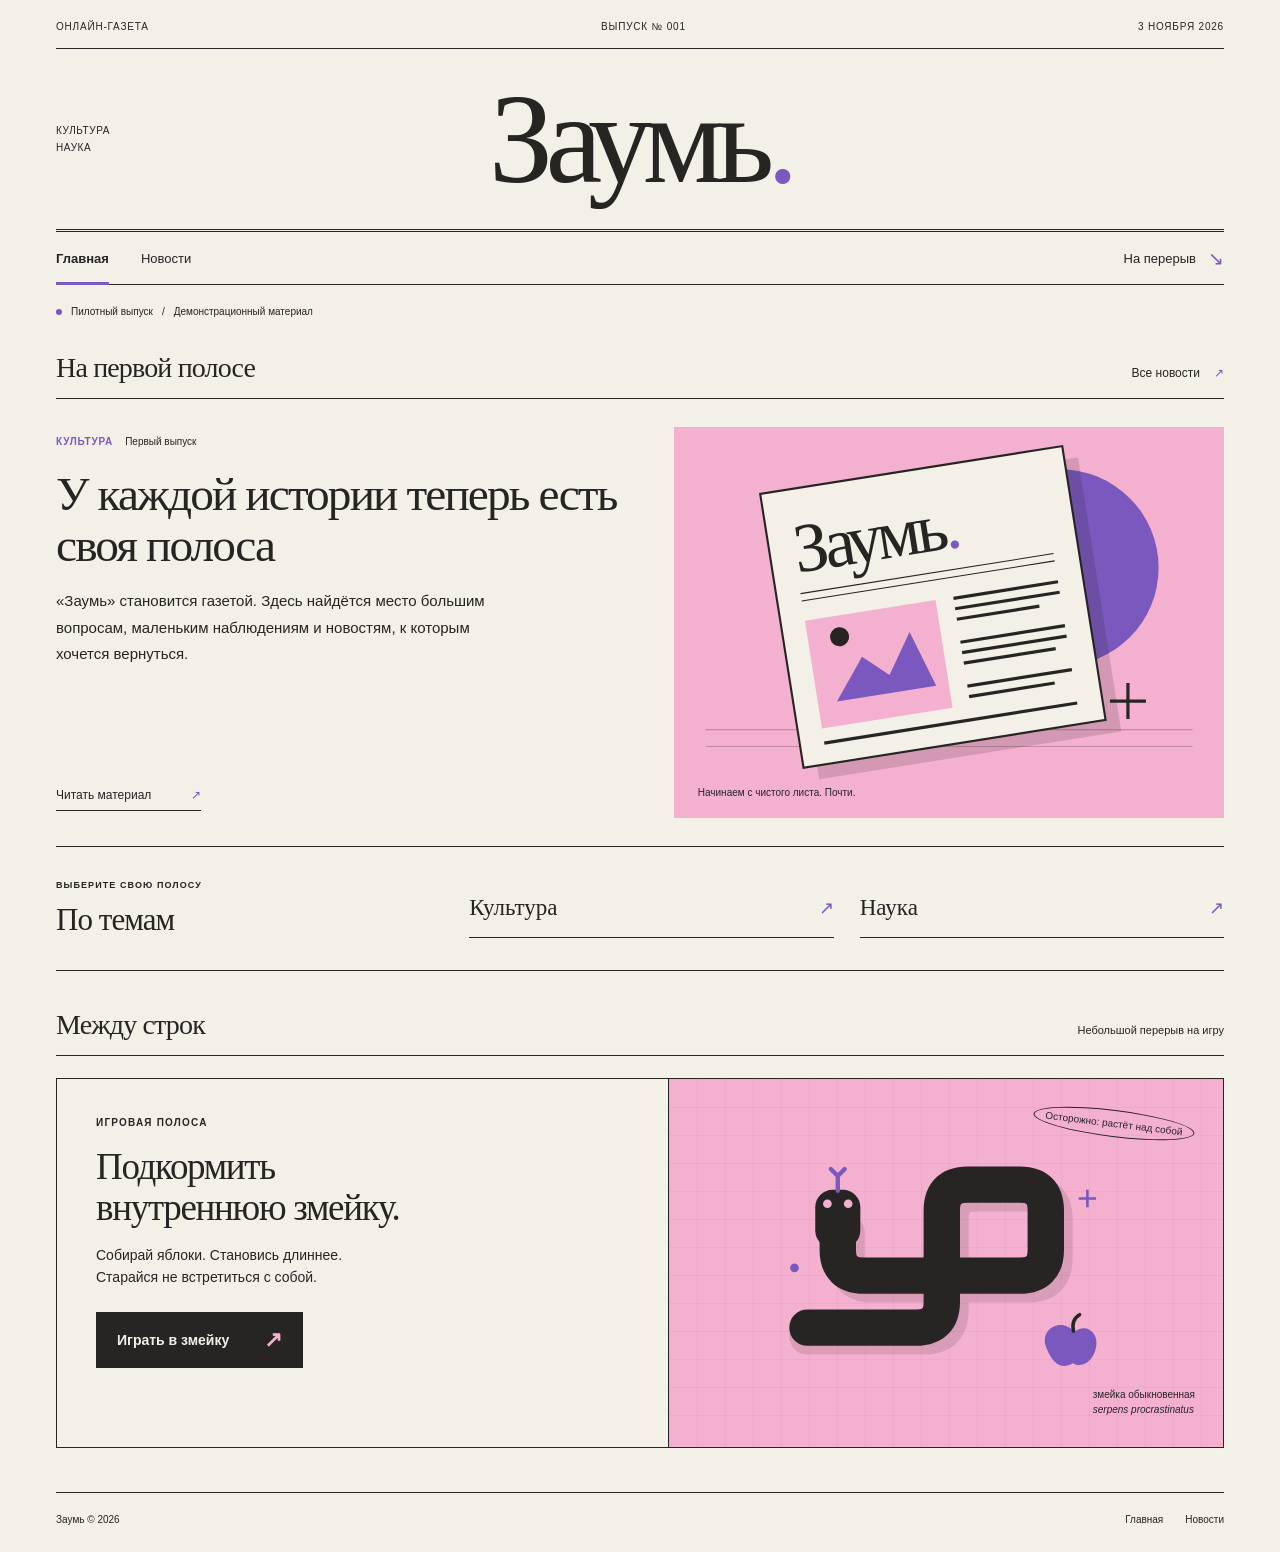
==== commit ea9a2e03: "Restrict the theme to beige black purple and pink and refresh cached assets" ====
--- a/index.html
+++ b/index.html
@@ -6,10 +6,10 @@
   <meta name="theme-color" content="#f3f0e7">
   <meta name="description" content="Заумь — онлайн-газета. Главные материалы, культура и наука. И змейка на перерыв.">
   <title>Заумь — онлайн-газета</title>
-  <link rel="icon" href="favicon.svg" type="image/svg+xml">
-  <link rel="stylesheet" href="style.css">
-  <script src="site.js" defer></script>
-  <script src="script.js" defer></script>
+  <link rel="icon" href="favicon.svg?v=four-colors" type="image/svg+xml">
+  <link rel="stylesheet" href="style.css?v=four-colors">
+  <script src="site.js?v=four-colors" defer></script>
+  <script src="script.js?v=four-colors" defer></script>
 </head>
 <body>
   <a class="skip-link" href="#main">К содержанию</a>
--- a/style.css
+++ b/style.css
@@ -2,13 +2,13 @@
   color-scheme: light;
   --paper: #f3f0e7;
   --ink: #272424;
-  --muted: #706c65;
-  --line: #d3cfc4;
+  --muted: var(--ink);
+  --line: var(--ink);
   --outline: var(--ink);
   --purple: #7a58bd;
   --pink: #f4b0cf;
   --snake: var(--ink);
-  --snake-body: #484040;
+  --snake-body: var(--ink);
   font-family: "Segoe UI", Arial, sans-serif;
   color: var(--ink);
   background: var(--paper);
@@ -77,7 +77,7 @@
 .game-copy p { margin: 0 0 24px; color: var(--muted); font-size: 14px; line-height: 1.6; }
 .play-button { display: inline-flex; justify-content: space-between; align-items: center; gap: 35px; border: 1px solid var(--ink); background: var(--ink); color: var(--paper); padding: 16px 20px; font-size: 14px; font-weight: 600; transition: background .18s, transform .18s; }
 .play-button span { color: var(--pink); font-size: 22px; line-height: 1; }
-.play-button:hover { background: #46403e; transform: translateY(-2px); }
+.play-button:hover { background: var(--purple); transform: translateY(-2px); }
 .play-button:active { transform: translateY(0); }
 .snake-art { display: flex; flex-direction: column; justify-content: center; position: relative; overflow: hidden; min-width: 0; padding: 28px; background-color: var(--pink); background-image: linear-gradient(#2724240a 1px, transparent 1px), linear-gradient(90deg, #2724240a 1px, transparent 1px); background-size: 28px 28px; border-left: 1px solid var(--ink); }
 .art-caption { align-self: flex-end; padding: 7px 11px; border: 1px solid var(--ink); border-radius: 100%; font-size: 10px; transform: rotate(7deg); }
@@ -120,12 +120,12 @@
 .article-body { max-width: 650px; padding: 0 0 26px; font: normal 18px/1.8 Georgia, serif; }
 .article-body p { margin: 0 0 16px; }
 .article-byline { display: block; margin-top: 24px; color: var(--muted); font: 10px/1.7 "Segoe UI", Arial, sans-serif; }
-.editorial-note { padding: 25px; border: 1px solid var(--ink); background: #e9e4f0; }
+.editorial-note { padding: 25px; border: 1px solid var(--ink); background: var(--pink); }
 .editorial-note .eyebrow { font-size: 9px; }
 .editorial-asterisk { display: block; margin: 26px 0 20px; color: var(--purple); font-size: 64px; line-height: 1; }
 .editorial-note h2 { margin: 0 0 17px; font: normal 30px/1.15 Georgia, serif; letter-spacing: -.035em; }
-.editorial-note p { margin: 0 0 23px; color: #62576e; font-size: 12px; line-height: 1.8; }
-.aside-break { margin-top: 30px; padding-top: 19px; border-top: 1px solid #c2b6cf; }
+.editorial-note p { margin: 0 0 23px; color: var(--ink); font-size: 12px; line-height: 1.8; }
+.aside-break { margin-top: 30px; padding-top: 19px; border-top: 1px solid var(--ink); }
 .aside-break a { display: block; margin-top: 10px; font-size: 12px; line-height: 1.8; text-decoration: none; }
 
 dialog { width: min(100% - 32px, 620px); max-height: calc(100dvh - 32px); margin: auto; padding: 0; border: 1px solid var(--ink); color: var(--ink); background: var(--paper); box-shadow: 12px 12px 0 #27242430; overscroll-behavior: contain; }
